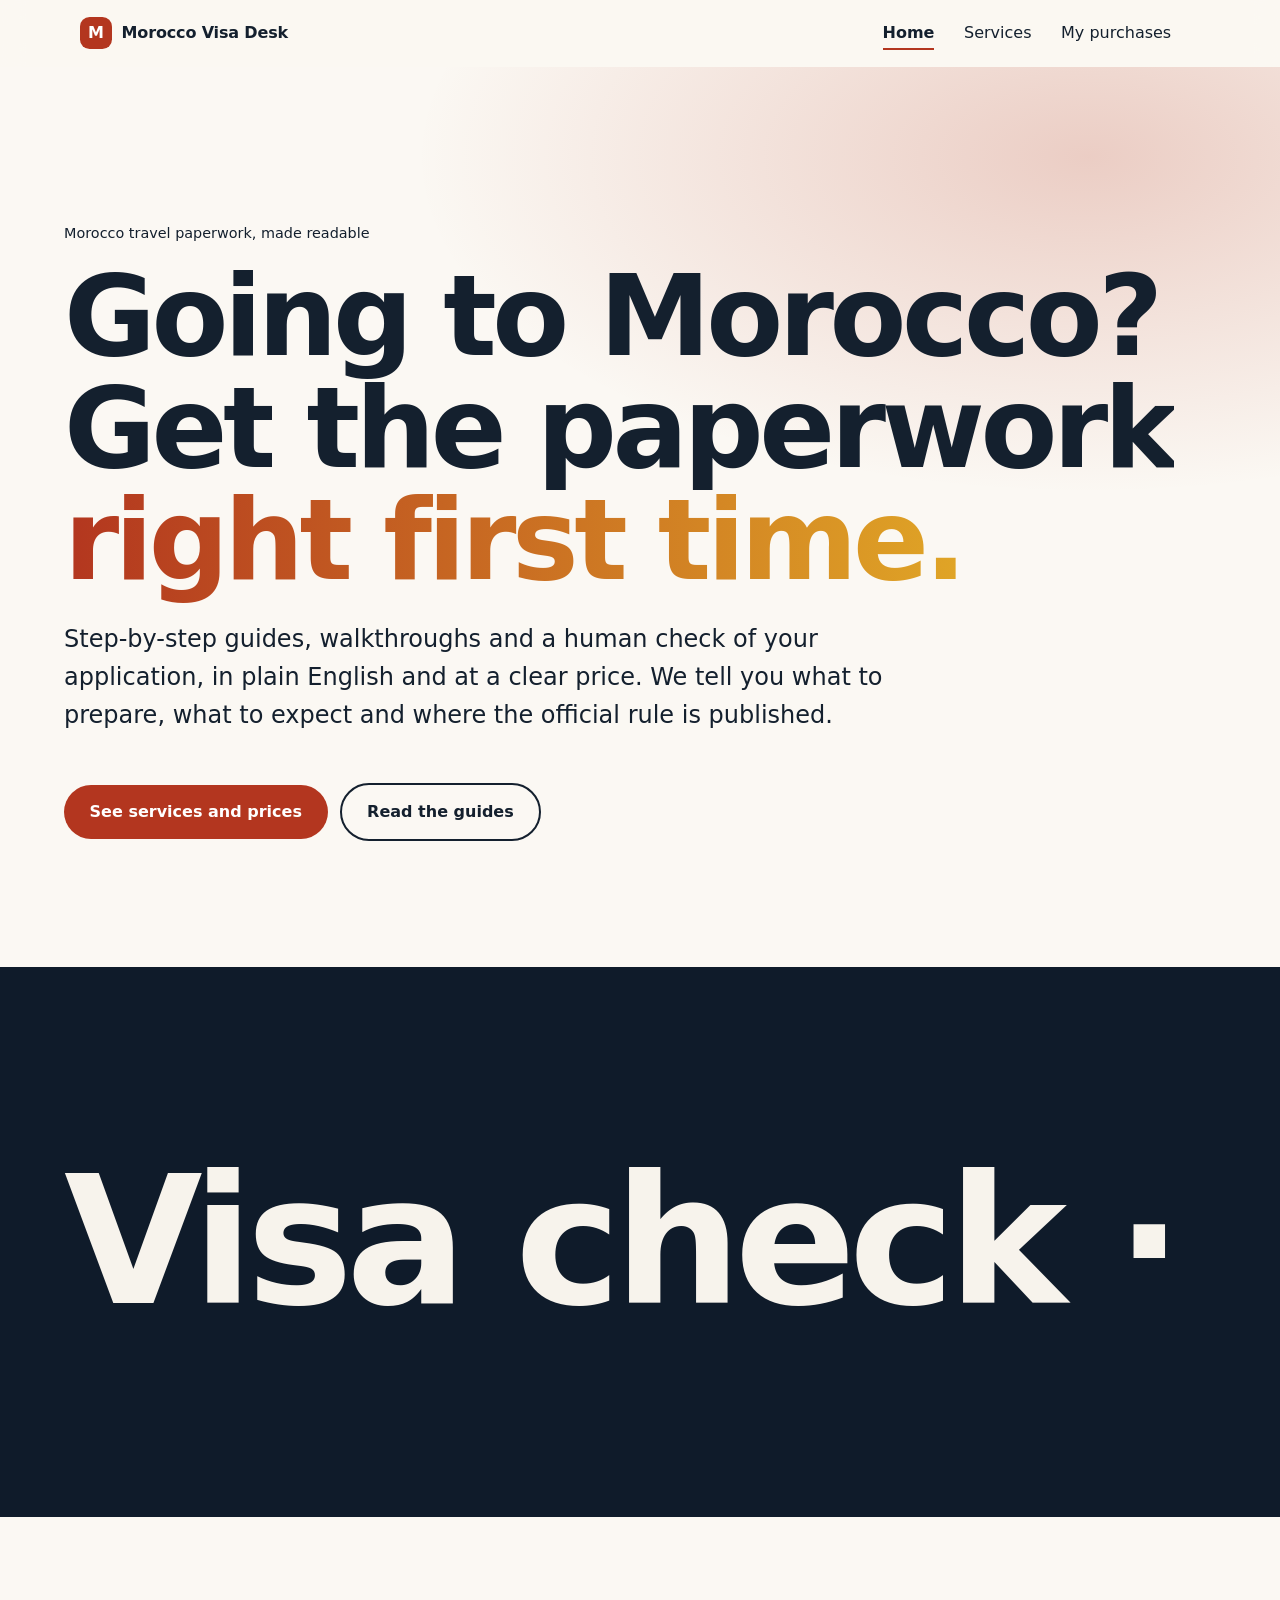
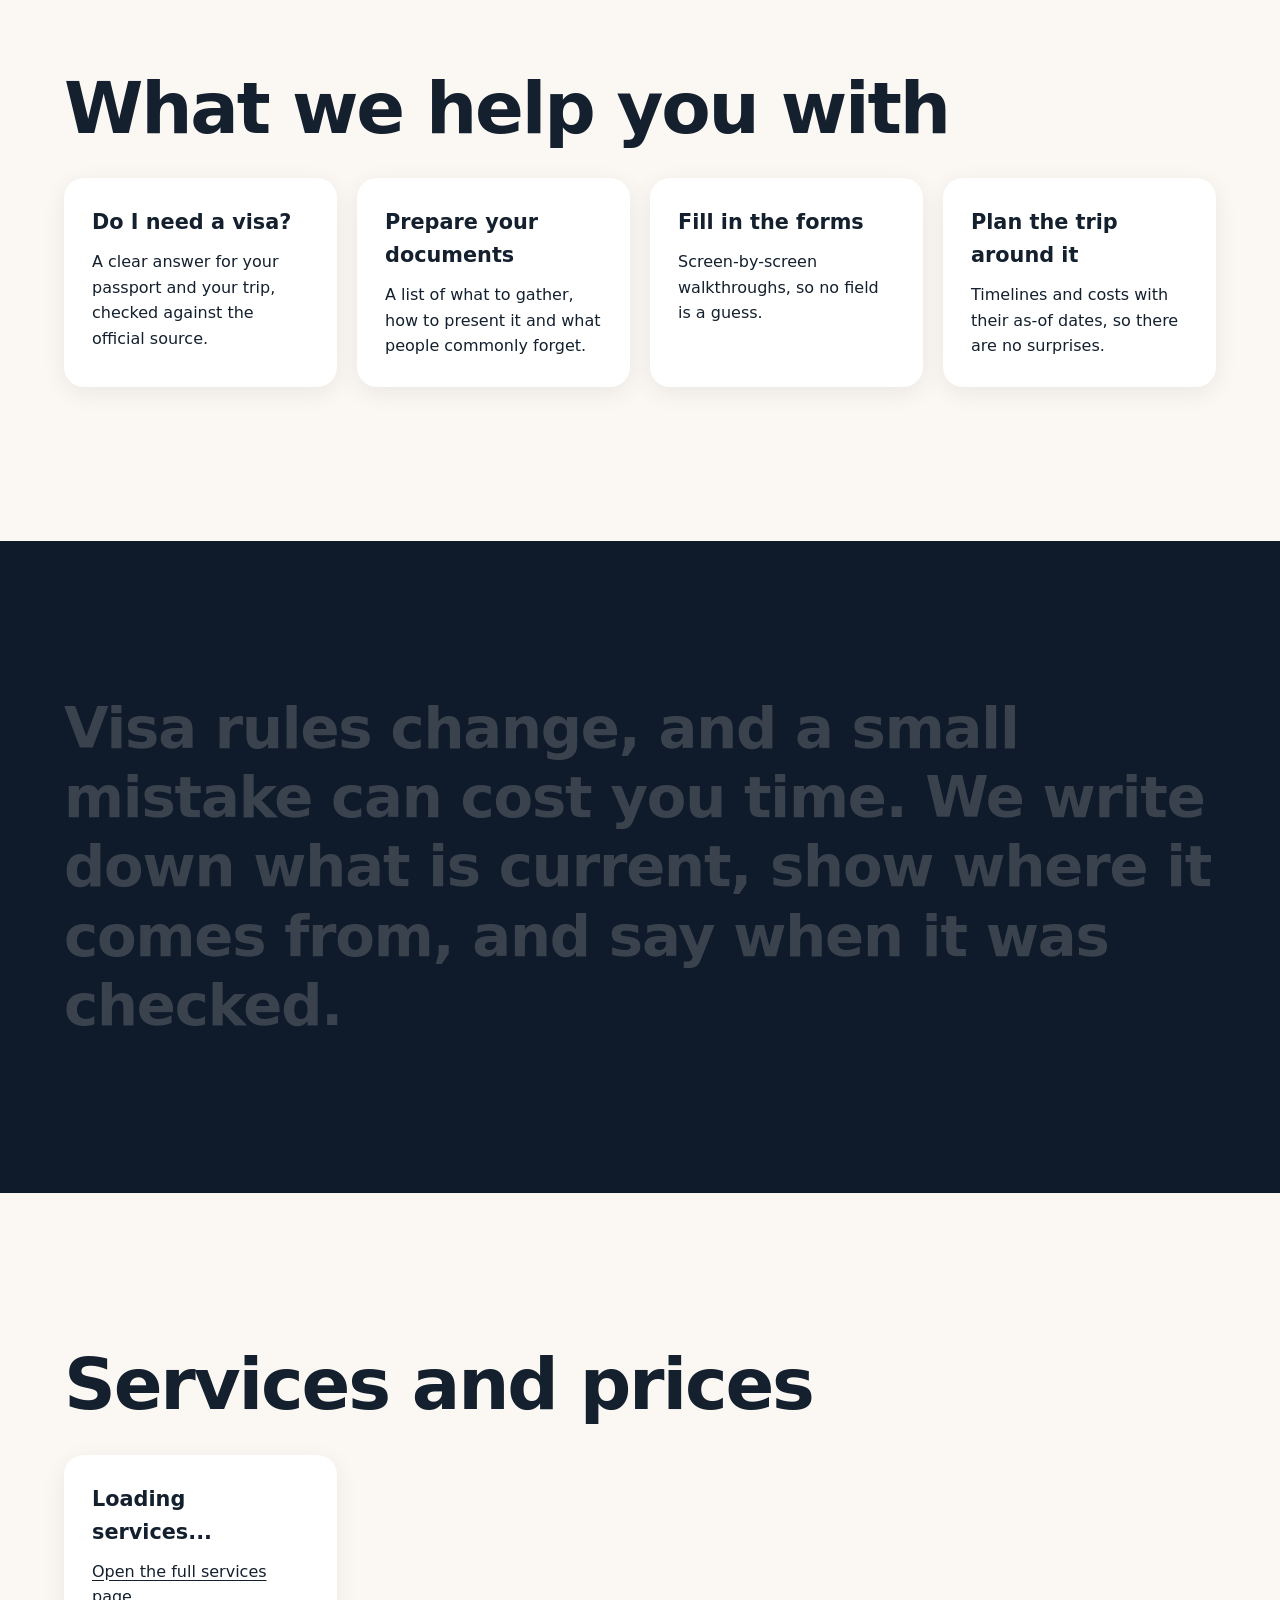
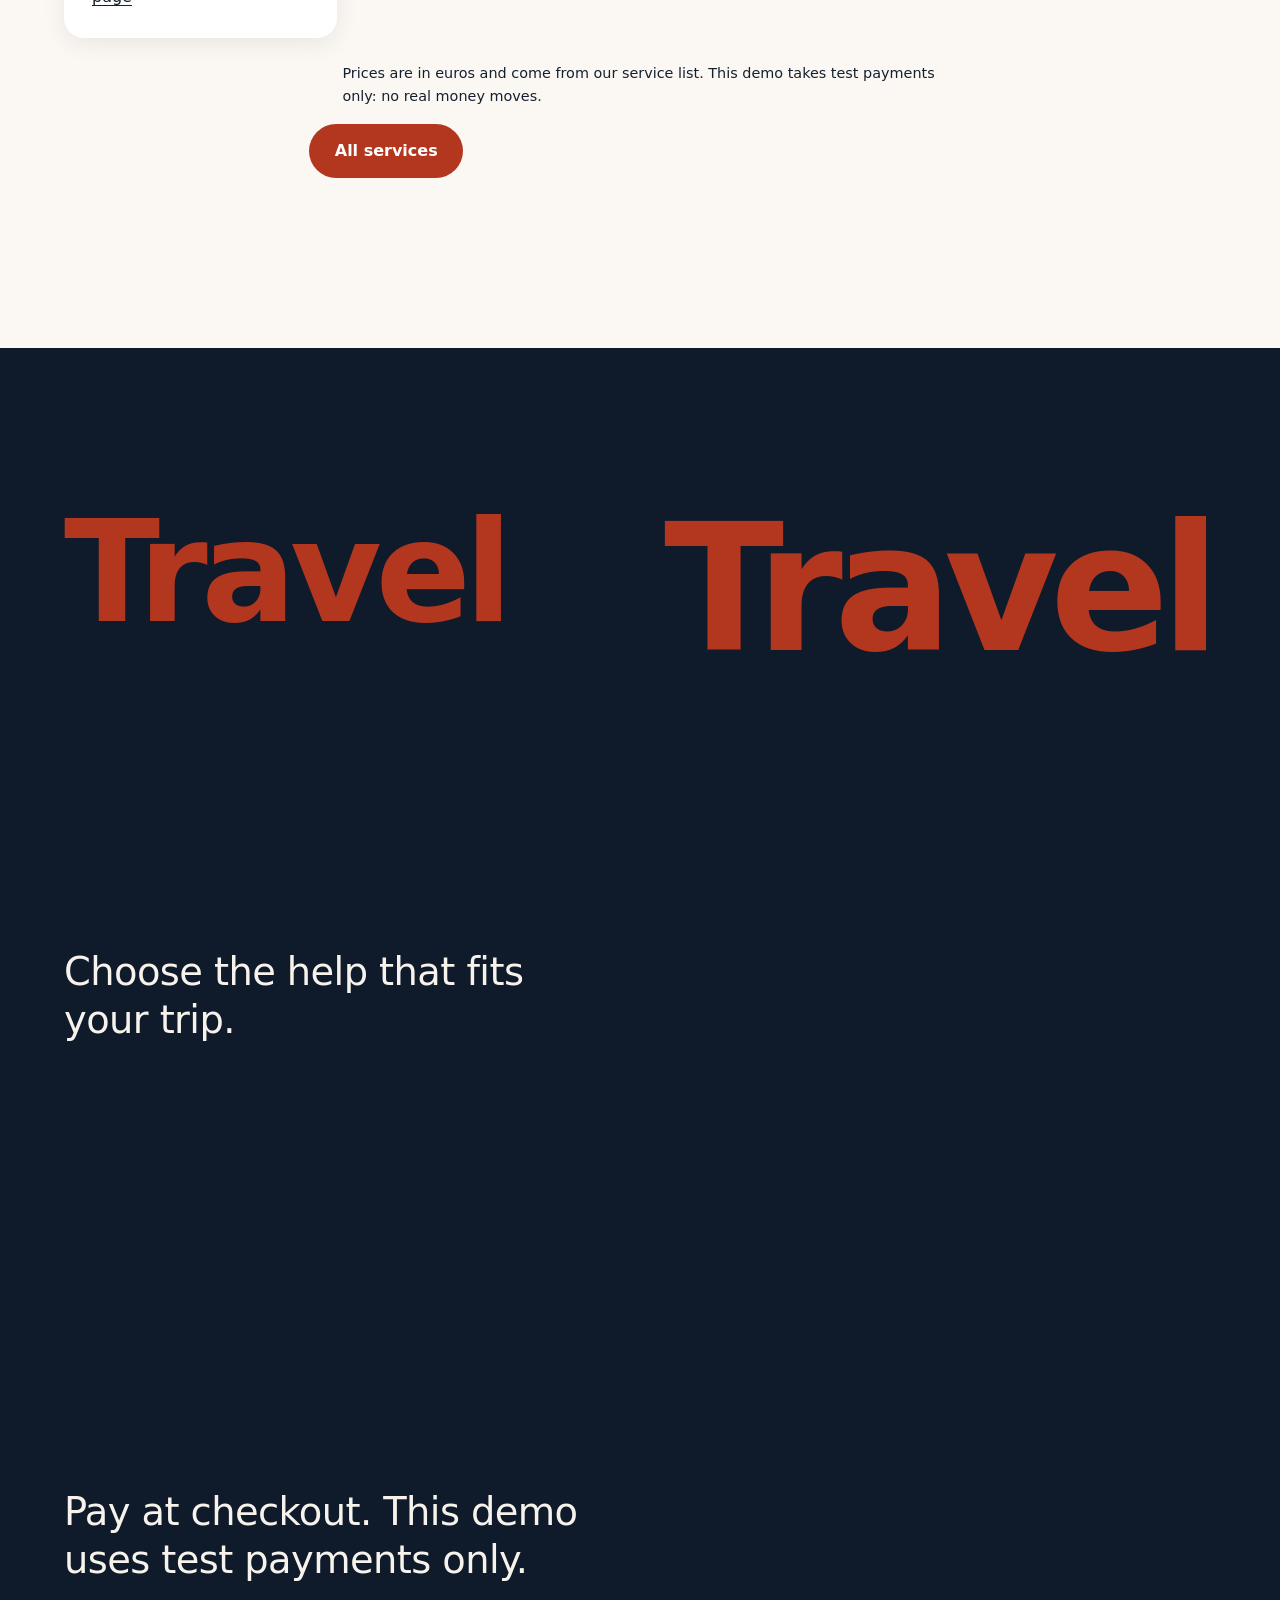
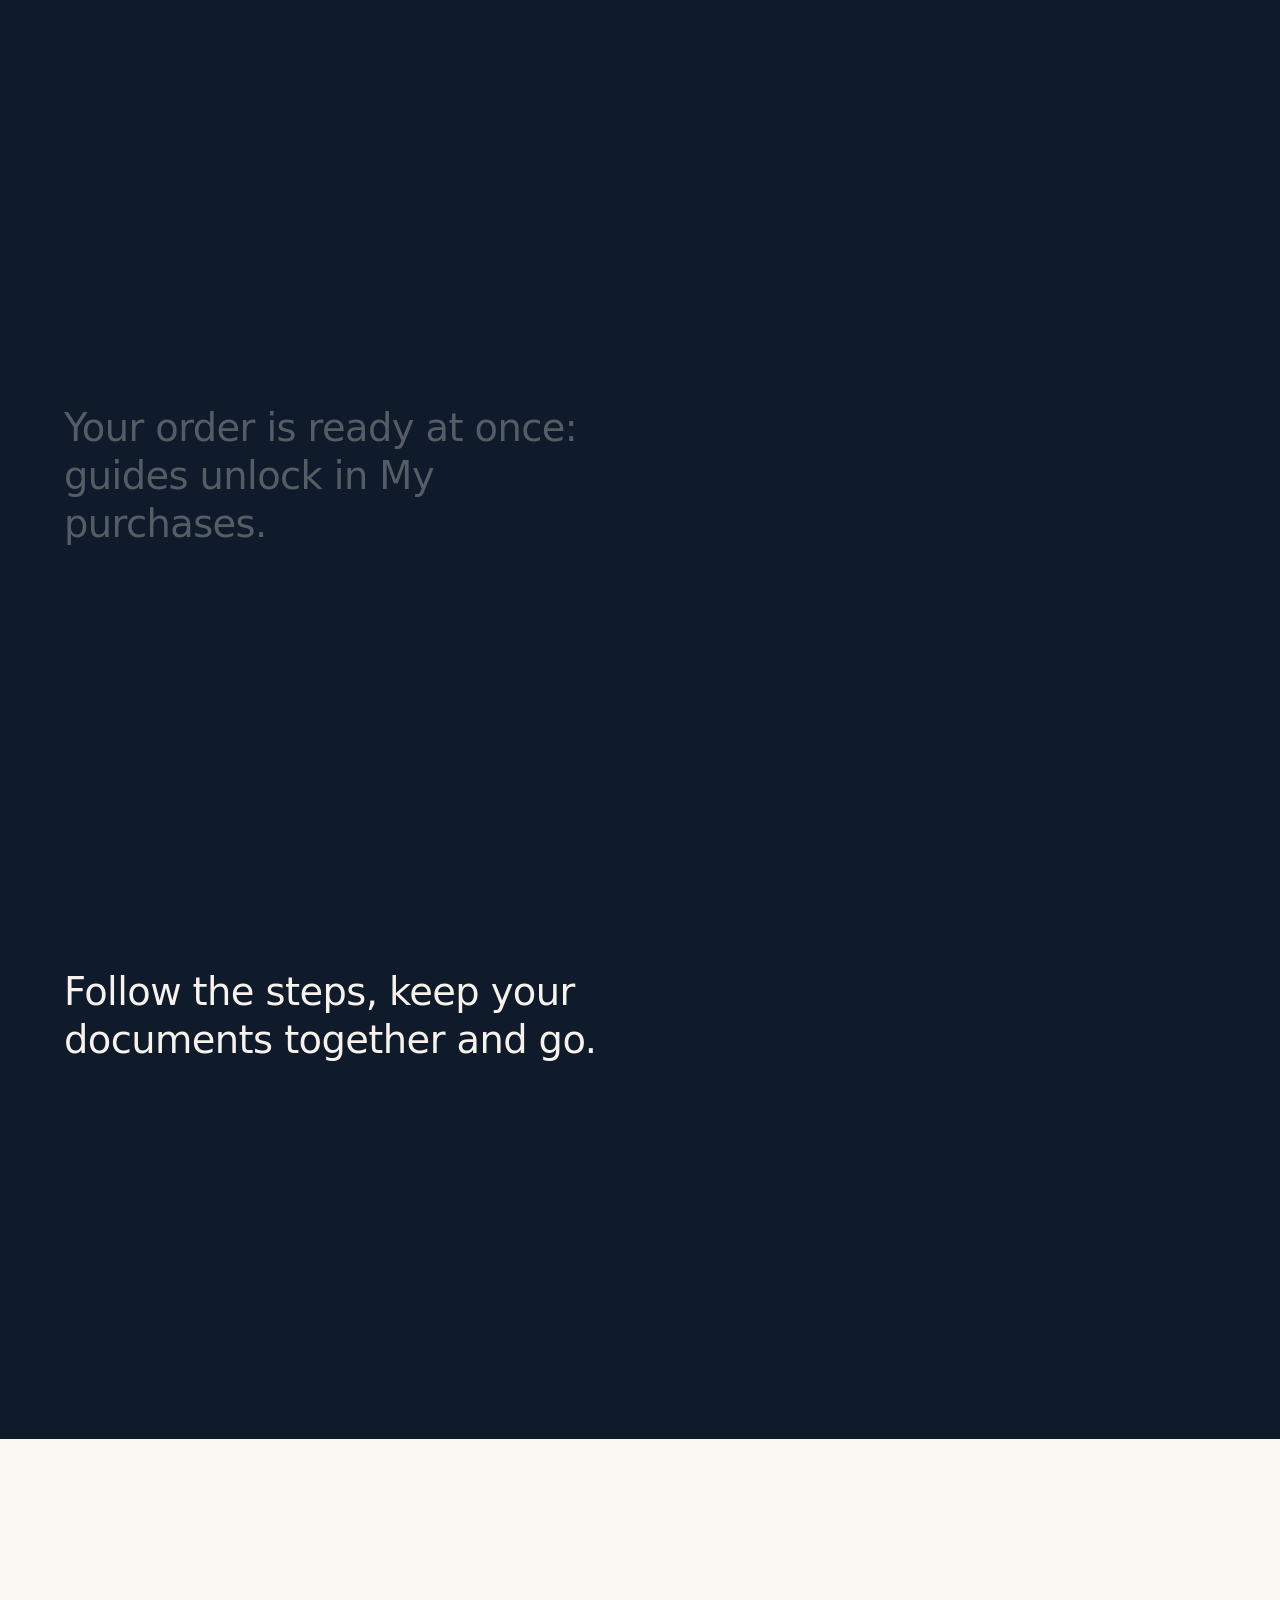
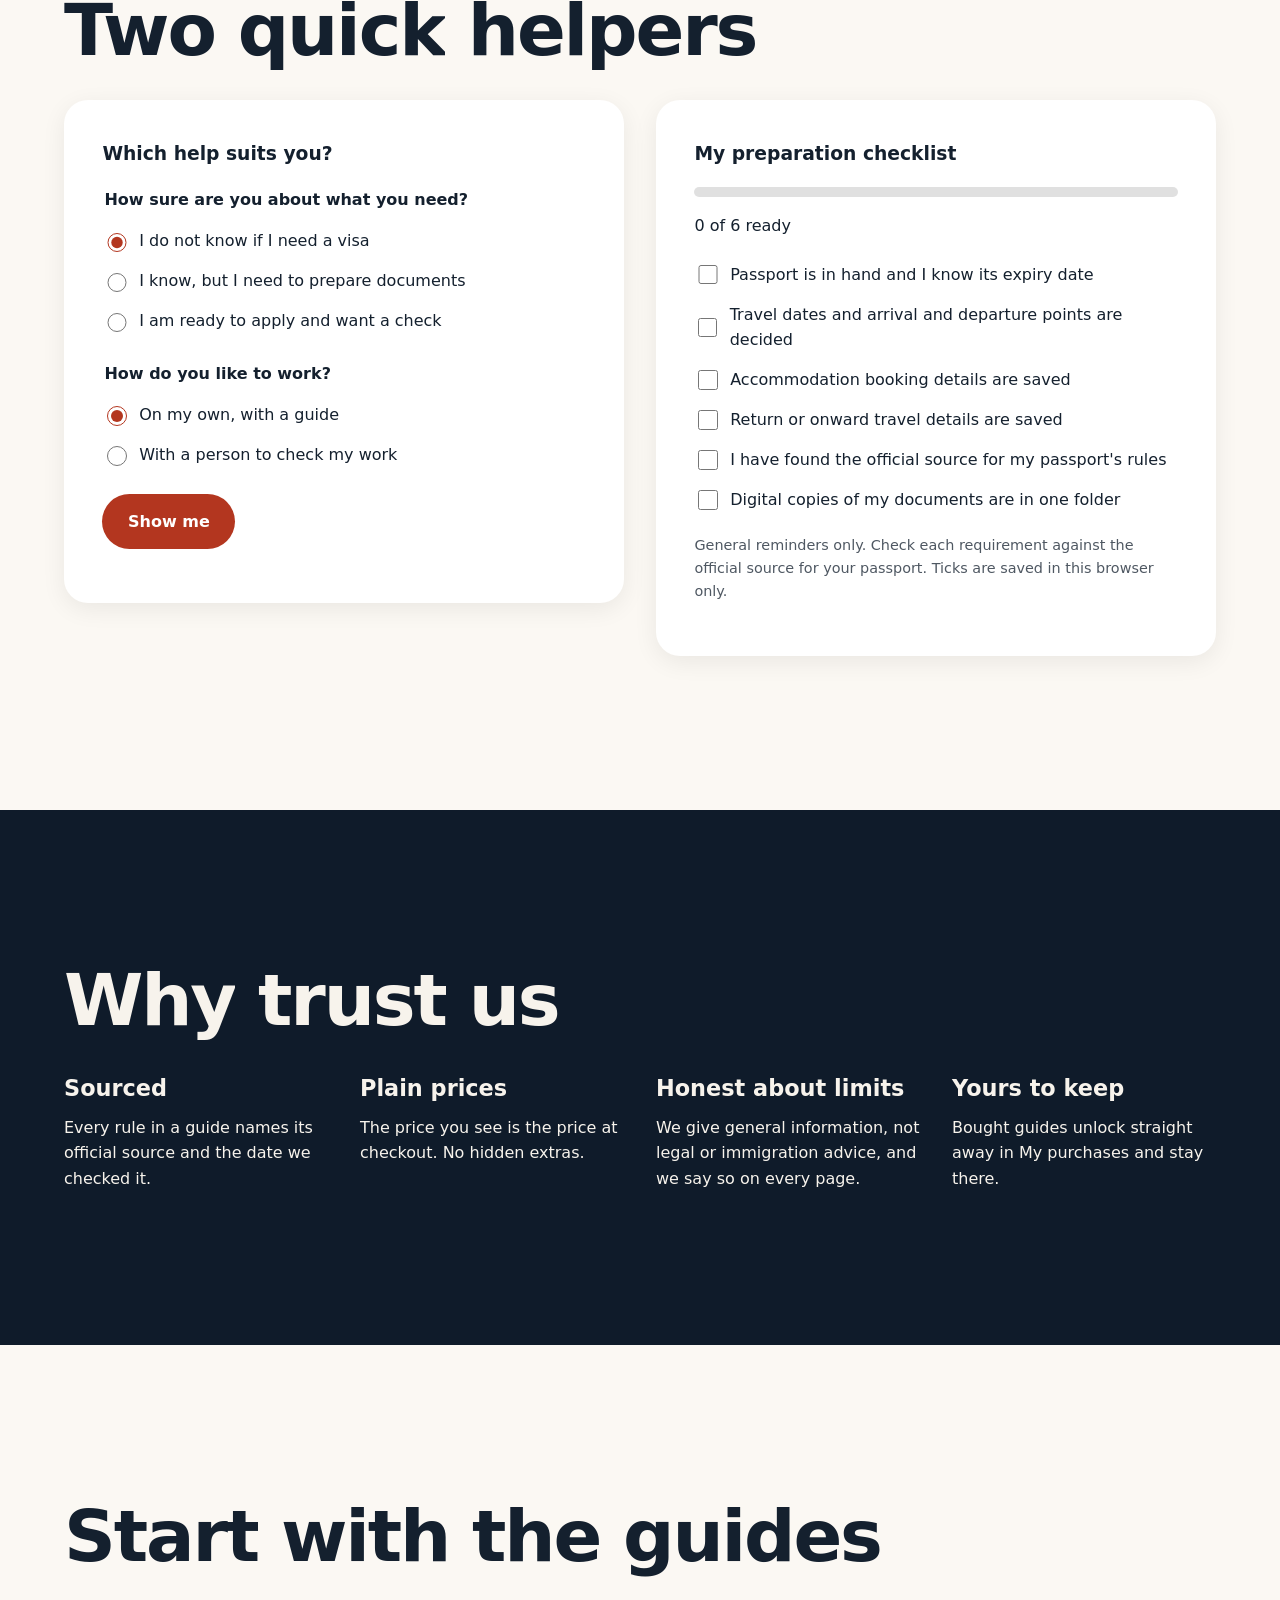
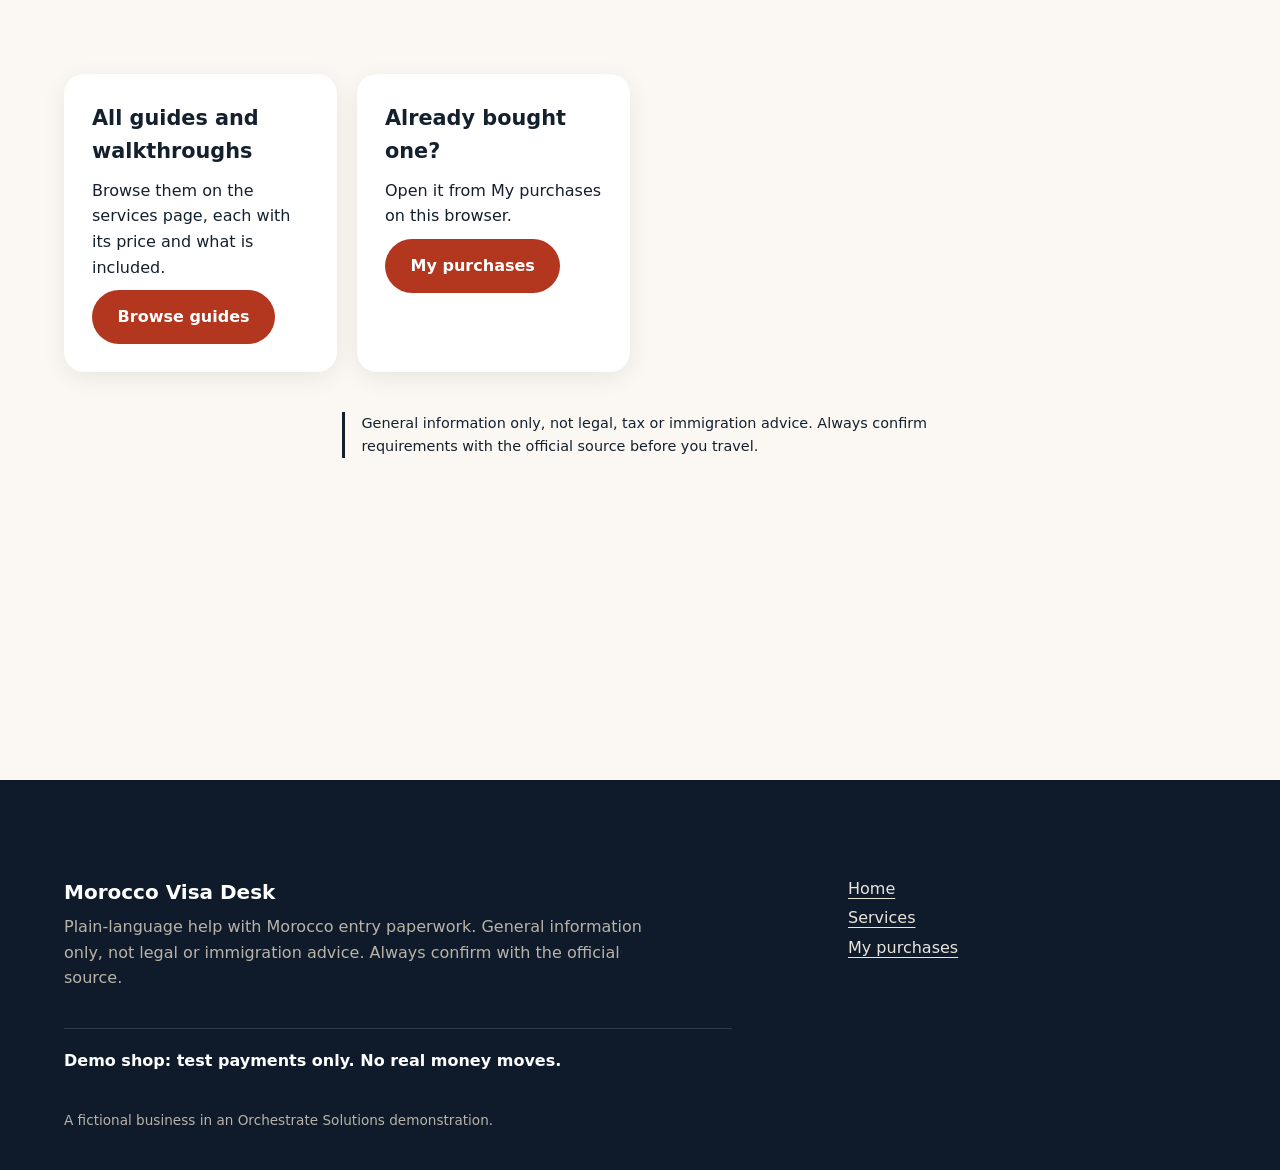
==== index.html @ 49bc2ff9 "Home page: hero, services from catalog, steps, helpers, trust, guides" ====
<!doctype html>
<html lang="en">
<head>
<meta charset="utf-8">
<meta name="viewport" content="width=device-width, initial-scale=1">
<title>Morocco Visa Help: clear steps, honest prices</title>
<meta name="description" content="Plain-English help with the paperwork for travelling to Morocco: guides, walkthroughs and a human check of your application. Test payments only in this demo.">
<link rel="stylesheet" href="css/tokens.css">
<link rel="stylesheet" href="css/layout.css">
<link rel="stylesheet" href="css/site.css">
<link rel="stylesheet" href="css/shop/core.css">
<style>
.hero{min-height:100svh;display:flex;flex-direction:column;justify-content:center;padding-inline:max(1rem,5vw);padding-block:6rem 4rem;background:radial-gradient(60rem 30rem at 85% 10%,color-mix(in srgb,var(--accent) 22%,transparent),transparent 70%),var(--bg,#fff)}
.hero h1{font-size:clamp(3rem,9vw,7rem);line-height:1;letter-spacing:-.04em;margin:0 0 1.5rem;max-width:16ch}
.hero p.lead{font-size:clamp(1.1rem,2vw,1.5rem);max-width:55ch;margin:0 0 2rem;opacity:.85}
.kinetic{background:linear-gradient(90deg,var(--accent),#e0a526,var(--accent));background-size:200% 100%;-webkit-background-clip:text;background-clip:text;color:transparent;animation:sweep 6s linear infinite}
@keyframes sweep{to{background-position:-200% 0}}
.btn{display:inline-block;padding:.9rem 1.6rem;border-radius:999px;background:var(--accent);color:#fff;font-weight:600;text-decoration:none;transition:transform .3s cubic-bezier(.2,.7,.2,1),box-shadow .3s;border:0;cursor:pointer;font-size:1rem}
.btn:hover{transform:translateY(-3px);box-shadow:0 10px 24px rgba(0,0,0,.2)}
.btn--ghost{background:transparent;color:inherit;border:2px solid currentColor;margin-left:.75rem}
h2.big{font-size:clamp(2.2rem,6vw,4.5rem);line-height:1.05;letter-spacing:-.03em;margin:0 0 2rem;max-width:18ch}
.marquee{overflow:hidden;white-space:nowrap}
.marquee span{display:inline-block;font-size:clamp(4rem,14vw,12rem);font-weight:800;letter-spacing:-.04em;animation:slide 40s linear infinite;padding-right:2rem}
@keyframes slide{to{transform:translateX(-50%)}}
.statement{font-size:clamp(1.8rem,4.5vw,3.6rem);line-height:1.2;letter-spacing:-.02em;max-width:26ch;margin:0}
.cards{display:grid;grid-template-columns:repeat(auto-fill,minmax(min(100%,17rem),1fr));gap:1.25rem;margin:0;padding:0;list-style:none}
.card{border-radius:1.25rem;padding:1.75rem;background:var(--surface,#f6f4f1);color:var(--text);box-shadow:0 6px 24px rgba(0,0,0,.07);display:flex;flex-direction:column;gap:.6rem;transition:transform .3s cubic-bezier(.2,.7,.2,1)}
.card:hover{transform:translateY(-4px)}
.card h3{margin:0;font-size:1.3rem}.card p{margin:0}
.price{font-size:1.8rem;font-weight:700;letter-spacing:-.02em;margin-top:auto}
.steps{display:grid;grid-template-columns:1fr 1fr;gap:3rem;align-items:start}
.steps .word{position:sticky;top:20vh;font-size:clamp(4rem,14vw,11rem);font-weight:800;letter-spacing:-.05em;line-height:1;color:var(--accent)}
.steps .step{min-height:60vh;display:flex;align-items:center;font-size:clamp(1.5rem,3vw,2.5rem);line-height:1.25;max-width:22ch}
.nums{display:grid;grid-template-columns:repeat(auto-fit,minmax(10rem,1fr));gap:2rem}
.nums b{display:block;font-size:clamp(3rem,8vw,6rem);letter-spacing:-.04em;line-height:1}
.tool{background:var(--surface,#f6f4f1);color:var(--text);border-radius:1.5rem;padding:clamp(1.25rem,3vw,2.5rem);box-shadow:0 6px 24px rgba(0,0,0,.07);max-width:44rem}
.tool fieldset{border:0;padding:0;margin:0 0 1.25rem}.tool legend{font-weight:700;margin-bottom:.5rem}
.tool label{display:flex;gap:.6rem;align-items:center;padding:.45rem 0;cursor:pointer}
.tool input[type=checkbox],.tool input[type=radio]{width:1.2rem;height:1.2rem;accent-color:var(--accent)}
.bar{height:.6rem;border-radius:999px;background:rgba(0,0,0,.12);overflow:hidden;margin:1rem 0}.bar i{display:block;height:100%;width:0;background:var(--accent);transition:width .5s cubic-bezier(.2,.7,.2,1)}
.result{margin-top:1rem;font-weight:600}
.band--dark .tool{background:#1c1c1c;color:#fff}
.two{display:grid;grid-template-columns:repeat(auto-fit,minmax(min(100%,20rem),1fr));gap:2rem;align-items:start}
.note{font-size:.9rem;opacity:.75;max-width:65ch}
.trust{display:grid;grid-template-columns:repeat(auto-fit,minmax(min(100%,16rem),1fr));gap:2rem}
.trust h3{font-size:1.4rem;margin:0 0 .5rem}.trust p{margin:0;max-width:40ch}
@media(max-width:700px){.steps{grid-template-columns:1fr}.steps .word{position:static}.steps .step{min-height:auto;padding-block:1.5rem}.btn--ghost{margin:.75rem 0 0}}
@media(prefers-reduced-motion:reduce){.kinetic,.marquee span{animation:none}}
</style>
<script src="js/shop/core.js" defer></script>
<script src="js/nav.js" defer></script>
<script src="js/motion.js" defer></script>
<script src="js/app.js" defer></script>
</head>
<body>
<main id="main">

<section class="hero" id="top">
  <p class="note" data-reveal>Morocco travel paperwork, made readable</p>
  <h1 data-words>Going to Morocco? Get the paperwork <span class="kinetic">right first time.</span></h1>
  <p class="lead" data-reveal>Step-by-step guides, walkthroughs and a human check of your application, in plain English and at a clear price. We tell you what to prepare, what to expect and where the official rule is published.</p>
  <p data-reveal><a class="btn" href="pages/services.html">See services and prices</a><a class="btn btn--ghost" href="#guides">Read the guides</a></p>
</section>

<section class="band band--dark" aria-label="What we help with">
  <div class="marquee" data-marquee aria-hidden="true"><span>Visa check · Documents · Walkthroughs · Travel plan · Visa check · Documents · Walkthroughs · Travel plan · </span></div>
</section>

<section class="band" id="help">
  <h2 class="big" data-words>What we help you with</h2>
  <ul class="cards">
    <li class="card" data-reveal><h3>Do I need a visa?</h3><p>A clear answer for your passport and your trip, checked against the official source.</p></li>
    <li class="card" data-reveal><h3>Prepare your documents</h3><p>A list of what to gather, how to present it and what people commonly forget.</p></li>
    <li class="card" data-reveal><h3>Fill in the forms</h3><p>Screen-by-screen walkthroughs, so no field is a guess.</p></li>
    <li class="card" data-reveal><h3>Plan the trip around it</h3><p>Timelines and costs with their as-of dates, so there are no surprises.</p></li>
  </ul>
</section>

<section class="band band--dark">
  <p class="statement" data-fill>Visa rules change, and a small mistake can cost you time. We write down what is current, show where it comes from, and say when it was checked.</p>
</section>

<section class="band" id="services" aria-labelledby="svc-h">
  <h2 class="big" id="svc-h" data-words>Services and prices</h2>
  <ul class="cards" id="service-cards" aria-live="polite">
    <li class="card"><h3>Loading services...</h3><p><a href="pages/services.html">Open the full services page</a></p></li>
  </ul>
  <p class="note" style="margin-top:1.5rem" data-reveal>Prices are in euros and come from our service list. This demo takes test payments only: no real money moves.</p>
  <p data-reveal><a class="btn" href="pages/services.html">All services</a></p>
</section>

<section class="band band--dark" id="how">
  <div class="steps" data-sticky-steps>
    <div class="word" aria-hidden="true" id="step-word">Choose</div>
    <div>
      <div class="step" data-step="Choose">Choose the help that fits your trip.</div>
      <div class="step" data-step="Pay">Pay at checkout. This demo uses test payments only.</div>
      <div class="step" data-step="Receive">Your order is ready at once: guides unlock in My purchases.</div>
      <div class="step" data-step="Travel">Follow the steps, keep your documents together and go.</div>
    </div>
  </div>
</section>

<section class="band" id="tools">
  <h2 class="big" data-words>Two quick helpers</h2>
  <div class="two">
    <form class="tool" id="finder" data-reveal aria-labelledby="f-h">
      <h3 id="f-h" style="margin-top:0">Which help suits you?</h3>
      <fieldset><legend>How sure are you about what you need?</legend>
        <label><input type="radio" name="need" value="unsure" checked> I do not know if I need a visa</label>
        <label><input type="radio" name="need" value="docs"> I know, but I need to prepare documents</label>
        <label><input type="radio" name="need" value="forms"> I am ready to apply and want a check</label>
      </fieldset>
      <fieldset><legend>How do you like to work?</legend>
        <label><input type="radio" name="style" value="self" checked> On my own, with a guide</label>
        <label><input type="radio" name="style" value="help"> With a person to check my work</label>
      </fieldset>
      <button class="btn" type="submit">Show me</button>
      <p class="result" id="finder-out" role="status"></p>
    </form>
    <div class="tool" id="checklist" data-reveal>
      <h3 style="margin-top:0">My preparation checklist</h3>
      <div class="bar" aria-hidden="true"><i id="cl-bar"></i></div>
      <p id="cl-text" role="status" style="margin:0 0 1rem"></p>
      <div id="cl-items"></div>
      <p class="note">General reminders only. Check each requirement against the official source for your passport. Ticks are saved in this browser only.</p>
    </div>
  </div>
</section>

<section class="band band--dark" id="trust">
  <h2 class="big" data-words>Why trust us</h2>
  <div class="trust">
    <div data-reveal><h3>Sourced</h3><p>Every rule in a guide names its official source and the date we checked it.</p></div>
    <div data-reveal><h3>Plain prices</h3><p>The price you see is the price at checkout. No hidden extras.</p></div>
    <div data-reveal><h3>Honest about limits</h3><p>We give general information, not legal or immigration advice, and we say so on every page.</p></div>
    <div data-reveal><h3>Yours to keep</h3><p>Bought guides unlock straight away in My purchases and stay there.</p></div>
  </div>
</section>

<section class="band" id="guides">
  <h2 class="big" data-words>Start with the guides</h2>
  <p class="prose" data-reveal>Our guides walk you through the process in order: what to prepare, what it costs, how long it takes and where the official rule is published.</p>
  <ul class="cards" id="guide-cards">
    <li class="card" data-reveal><h3>All guides and walkthroughs</h3><p>Browse them on the services page, each with its price and what is included.</p><p><a class="btn" href="pages/services.html#guides">Browse guides</a></p></li>
    <li class="card" data-reveal><h3>Already bought one?</h3><p>Open it from My purchases on this browser.</p><p><a class="btn" href="pages/account.html">My purchases</a></p></li>
  </ul>
  <p class="guide-note" style="margin-top:2.5rem" data-reveal>General information only, not legal, tax or immigration advice. Always confirm requirements with the official source before you travel.</p>
</section>

</main>
</body>
</html>
---- css/tokens.css ----
/* tokens.css — Designer. The look for the Morocco visa agency: trustworthy and clear.
   Palette: deep ink-navy neutrals on warm paper, ONE accent: Moroccan terracotta (#b3361f, 6.4:1 on white).
   Type: system fonts only; a bold display scale with clamp() and tight tracking on large type.
   Motion: one easing, 400-900 ms, 60 ms stagger. Animate only transform, opacity, filter. */
:root {
  /* palette */
  --bg: #fbf8f3;
  --surface: #ffffff;
  --surface-2: #f2ede4;
  --text: #14202e;            /* 15:1 on --bg */
  --text-muted: #4d5a69;      /* 6.6:1 on --bg */
  --line: #e1d9cb;
  --dark: #0f1b2a;            /* deep navy band */
  --dark-2: #19293c;
  --on-dark: #f7f3ec;         /* 14:1 on --dark */
  --on-dark-muted: #aab6c4;   /* 7.6:1 on --dark */
  --accent: #b3361f;
  --accent-strong: #8f2916;
  --accent-soft: #f6e3dd;
  --accent-on-dark: #ff9a82;  /* 7:1 on --dark */
  --on-accent: #ffffff;
  --success: #1c6b4a;
  --danger: #b00020;
  --focus: #1a56db;

  /* type */
  --font-sans: system-ui, -apple-system, "Segoe UI", Roboto, "Helvetica Neue", Arial, sans-serif;
  --font-display: ui-serif, "Iowan Old Style", "Palatino Linotype", Georgia, serif;
  --font-mono: ui-monospace, SFMono-Regular, Menlo, Consolas, monospace;
  --fs-xs: .8125rem;
  --fs-sm: .9375rem;
  --fs-base: 1.0625rem;
  --fs-lg: clamp(1.2rem, 1rem + .8vw, 1.5rem);
  --fs-step: clamp(1.5rem, 1.1rem + 1.6vw, 2.5rem);   /* scrollytelling step text */
  --fs-h2: clamp(2rem, 1.2rem + 3.6vw, 4.25rem);
  --fs-h1: clamp(2.75rem, 1.4rem + 6vw, 7rem);
  --fs-giant: clamp(5rem, 2rem + 16vw, 16rem);        /* marquee / changing word */
  --lh-tight: 1.02;
  --lh-snug: 1.2;
  --lh-body: 1.6;
  --track-display: -.035em;
  --track-h2: -.025em;
  --measure: 65ch;

  /* spacing, radius, shadow */
  --space-1: .25rem; --space-2: .5rem; --space-3: .75rem; --space-4: 1rem;
  --space-5: 1.5rem; --space-6: 2rem; --space-7: 3rem; --space-8: 4.5rem;
  --section: clamp(5rem, 12vw, 10rem);
  --gutter: clamp(1.25rem, 5vw, 4rem);
  --radius-sm: .5rem; --radius: 1rem; --radius-lg: 1.75rem; --radius-pill: 999px;
  --shadow-sm: 0 1px 2px rgba(15, 27, 42, .06), 0 2px 8px rgba(15, 27, 42, .05);
  --shadow: 0 6px 24px rgba(15, 27, 42, .08), 0 2px 6px rgba(15, 27, 42, .05);
  --shadow-lg: 0 24px 60px rgba(15, 27, 42, .16);
  --glow: radial-gradient(60% 60% at 50% 40%, rgba(179, 54, 31, .22), transparent 70%);
  --gradient-text: linear-gradient(100deg, #b3361f 0%, #d9722f 45%, #b3361f 100%);
  --gradient-text-dark: linear-gradient(100deg, #ff9a82 0%, #ffd2a0 50%, #ff9a82 100%);

  /* motion */
  --ease: cubic-bezier(.2, .7, .2, 1);
  --dur-fast: 400ms;
  --dur: 650ms;
  --dur-slow: 900ms;
  --stagger: 60ms;
  --rise: 1.25rem;            /* reveal travel distance */
  --blur-in: 6px;             /* reveal start blur */
}

@media (prefers-reduced-motion: reduce) {
  :root { --dur-fast: 0ms; --dur: 0ms; --dur-slow: 0ms; --stagger: 0ms; --rise: 0; --blur-in: 0; }
}

/* CSS-only accents */
.text-gradient {
  background: var(--gradient-text);
  background-size: 200% 100%;
  -webkit-background-clip: text; background-clip: text;
  color: transparent; -webkit-text-fill-color: transparent;
}
.band--dark .text-gradient { background-image: var(--gradient-text-dark); }
.glow { background-image: var(--glow); }
---- css/layout.css ----
/* Layout, shell and motion (UI/UX). Colours and type come from tokens.css; fallbacks keep it working alone. */
@view-transition { navigation: auto; }
:root{--lx-bg:var(--bg,#fbfaf7);--lx-fg:var(--fg,var(--ink,#16130f));--lx-accent:var(--accent,#b3402a);--lx-muted:var(--muted,#5f5a52);--lx-line:var(--line,rgba(0,0,0,.1));--lx-dark:var(--dark,#14110d);--lx-ease:cubic-bezier(.2,.7,.2,1);--lx-space:clamp(5rem,12vw,10rem);--lx-gut:clamp(1.25rem,5vw,4rem);--lx-max:78rem}
*,*::before,*::after{box-sizing:border-box}
html{scroll-behavior:smooth;scroll-padding-top:5rem;-webkit-text-size-adjust:100%}
body{margin:0;background:var(--lx-bg);color:var(--lx-fg);font-family:var(--font-body,system-ui,-apple-system,"Segoe UI",Roboto,sans-serif);line-height:1.6;overflow-x:hidden}
img,svg{max-width:100%;height:auto}
main{display:block;outline:none}
:focus-visible{outline:3px solid var(--lx-accent);outline-offset:3px;border-radius:4px}
.visually-hidden{position:absolute!important;width:1px;height:1px;overflow:hidden;clip:rect(0 0 0 0);white-space:nowrap}
.skip-link{position:fixed;left:1rem;top:-4rem;z-index:200;background:var(--lx-fg);color:var(--lx-bg);padding:.7rem 1rem;border-radius:.5rem;text-decoration:none;transition:top .2s}
.skip-link:focus{top:1rem}
.read-progress{position:fixed;inset:0 0 auto 0;height:3px;z-index:150;pointer-events:none}
.read-progress span{display:block;height:100%;background:var(--lx-accent);transform:scaleX(0);transform-origin:0 50%}
/* header */
.site-header{position:sticky;top:0;z-index:100;background:color-mix(in srgb,var(--lx-bg) 86%,transparent);backdrop-filter:saturate(1.4) blur(12px);border-bottom:1px solid transparent;transition:border-color .3s}
.site-header.is-scrolled{border-bottom-color:var(--lx-line)}
.site-header__inner{max-width:var(--lx-max);margin:0 auto;padding:.7rem var(--lx-gut);display:flex;align-items:center;gap:1rem}
.site-brand{display:flex;align-items:center;gap:.6rem;text-decoration:none;color:inherit;font-weight:700;letter-spacing:-.01em;margin-right:auto}
.site-brand__mark{display:grid;place-items:center;width:2rem;height:2rem;border-radius:.6rem;background:var(--lx-accent);color:#fff;font-weight:800}
.site-nav ul,.site-footer ul{list-style:none;margin:0;padding:0;display:flex;gap:.25rem}
.site-nav a{display:block;padding:.55rem .8rem;border-radius:.6rem;color:inherit;text-decoration:none;position:relative}
.site-nav a::after{content:"";position:absolute;left:.8rem;right:.8rem;bottom:.3rem;height:2px;background:var(--lx-accent);transform:scaleX(0);transform-origin:0 50%;transition:transform .4s var(--lx-ease)}
.site-nav a:hover::after,.site-nav a[aria-current="page"]::after{transform:scaleX(1)}
.site-nav a[aria-current="page"]{font-weight:600}
.site-header__actions{display:flex;align-items:center;gap:.5rem}
.nav-toggle{display:none;width:2.75rem;height:2.75rem;border:1px solid var(--lx-line);border-radius:.7rem;background:transparent;color:inherit;cursor:pointer;place-items:center}
.nav-toggle__bars,.nav-toggle__bars::before{display:block;width:1.2rem;height:2px;background:currentColor;position:relative;transition:transform .3s var(--lx-ease)}
.nav-toggle__bars::before{content:"";position:absolute;top:-6px;left:0}
.is-open .nav-toggle__bars{transform:translateY(0) rotate(45deg)}.is-open .nav-toggle__bars::before{transform:translateY(6px) rotate(-90deg)}
@media (max-width:48rem){
  .nav-toggle{display:grid}
  .site-header__inner{flex-wrap:wrap}
  .site-brand{order:1}.site-header__actions{order:2}.nav-toggle{order:3}
  .site-nav{order:4;flex-basis:100%;display:none}
  .is-open .site-nav{display:block}
  .site-nav ul{flex-direction:column;padding-bottom:.6rem}
  .site-nav a{padding:.85rem .5rem;font-size:1.1rem}
}
/* footer */
.site-footer{background:var(--lx-dark);color:#e9e5dd;padding:clamp(3rem,8vw,6rem) var(--lx-gut) 2rem;margin-top:var(--lx-space)}
.site-footer__inner{max-width:var(--lx-max);margin:0 auto;display:grid;gap:1.5rem 3rem;grid-template-columns:2fr 1fr}
.site-footer p{margin:.4rem 0;max-width:60ch;color:#b9b3a8}
.site-footer strong{font-size:1.25rem;color:#fff}
.site-footer ul{flex-direction:column}
.site-footer a{color:#e9e5dd;text-underline-offset:.25em}
.site-footer__test{grid-column:1/-1;color:#fff!important;font-weight:600;border-top:1px solid rgba(255,255,255,.14);padding-top:1.2rem}
.site-footer__small{grid-column:1/-1;font-size:.85rem}
@media (max-width:48rem){.site-footer__inner{grid-template-columns:1fr}}
/* bands */
.band{padding:var(--lx-space) var(--lx-gut)}
.band>*{max-width:var(--lx-max);margin-inline:auto}
.band--dark{background:var(--lx-dark);color:#f3efe8}
.band h2,.hero h1{letter-spacing:-.035em;line-height:1.02;text-wrap:balance}
.band h2{font-size:clamp(2.2rem,6vw,4.5rem);margin:0 0 1.5rem}
.band p{max-width:65ch}
.hero{min-height:100svh;display:flex;flex-direction:column;justify-content:center;padding:6rem var(--lx-gut)}
.hero h1{font-size:clamp(3rem,9vw,7rem);margin:0 0 1.5rem;max-width:16ch}
a{text-underline-offset:.2em}
.btn,button.btn{transition:transform .3s var(--lx-ease),box-shadow .3s}
.btn:hover{transform:translateY(-2px)}
/* reveal */
.js [data-reveal]{opacity:0;transform:translateY(28px);transition:opacity .8s var(--lx-ease),transform .8s var(--lx-ease)}
.js [data-reveal].is-in{opacity:1;transform:none}
.js [data-reveal][data-delay="1"]{transition-delay:.1s}.js [data-reveal][data-delay="2"]{transition-delay:.2s}.js [data-reveal][data-delay="3"]{transition-delay:.3s}
/* words */
[data-words] .w{display:inline-block;overflow:hidden;vertical-align:top;padding-bottom:.12em;margin-bottom:-.12em}
[data-words] .w>span{display:inline-block;opacity:0;transform:translateY(70%);filter:blur(6px);transition:transform .8s var(--lx-ease),opacity .8s var(--lx-ease),filter .8s var(--lx-ease);transition-delay:calc(var(--i,0)*60ms)}
[data-words].is-in .w>span{opacity:1;transform:none;filter:none}
/* kinetic word and gradient sweep */
[data-rotate]{display:inline-block;color:var(--lx-accent);transition:opacity .38s,transform .38s var(--lx-ease)}
[data-rotate].is-out{opacity:0;transform:translateY(-.3em)}
.sweep{background:linear-gradient(100deg,var(--lx-fg) 20%,var(--lx-accent) 50%,var(--lx-fg) 80%);background-size:250% 100%;-webkit-background-clip:text;background-clip:text;color:transparent;animation:sweep 6s linear infinite}
@keyframes sweep{to{background-position:-250% 0}}
/* marquee */
[data-marquee]{overflow:hidden;white-space:nowrap;padding-block:clamp(1rem,3vw,2rem);max-width:none!important;font-size:clamp(4rem,14vw,12rem);font-weight:800;letter-spacing:-.04em;line-height:1}
.marquee__track{display:flex;width:max-content;animation:marquee 40s linear infinite}
.marquee__row{display:flex;gap:.5em;padding-right:.5em}.marquee__row>*{flex:none}
@keyframes marquee{to{transform:translateX(-50%)}}
/* fill statement */
[data-fill]{font-size:clamp(1.8rem,4.6vw,3.6rem);line-height:1.15;letter-spacing:-.025em;font-weight:600;max-width:24ch}
[data-fill] .fw{transition:opacity .2s linear}
/* sticky steps */
[data-sticky-steps]{position:relative;display:grid;grid-template-columns:1fr 1.1fr;gap:3rem;align-items:start}
.steps__word{position:sticky;top:22vh;font-size:clamp(3.5rem,11vw,9rem);font-weight:800;letter-spacing:-.045em;line-height:1;color:var(--lx-accent);min-height:1em;align-self:start}
.steps__word.swap{animation:wordIn .6s var(--lx-ease)}
@keyframes wordIn{from{opacity:0;transform:translateY(.25em);filter:blur(8px)}}
[data-step]{min-height:70vh;display:flex;align-items:center;font-size:clamp(1.5rem,3vw,2.5rem);line-height:1.25;letter-spacing:-.015em;opacity:.3;transition:opacity .5s}
[data-step].is-active{opacity:1}
@media (max-width:48rem){[data-sticky-steps]{grid-template-columns:1fr;gap:0}.steps__word{top:4.5rem;background:var(--lx-bg);z-index:2;padding:.5rem 0;font-size:clamp(3rem,16vw,5rem)}.band--dark .steps__word{background:var(--lx-dark)}[data-step]{min-height:55vh}}
[data-parallax]{will-change:transform}
/* no-JS and reduced motion: everything visible, nothing moves */
@media (prefers-reduced-motion:reduce){
  html{scroll-behavior:auto}
  .js [data-reveal],[data-words] .w>span{opacity:1!important;transform:none!important;filter:none!important;transition:none!important}
  .marquee__track,.sweep{animation:none}.steps__word.swap{animation:none}
  [data-step]{opacity:1}[data-fill] .fw{opacity:1!important}
  @view-transition{navigation:none}
}
---- css/site.css ----
/* Site-wide base (Lead Developer). Tokens come from css/tokens.css. */
@view-transition { navigation: auto; }
*, *::before, *::after { box-sizing: border-box; }
html { scroll-behavior: smooth; -webkit-text-size-adjust: 100%; }
body { margin: 0; font-family: system-ui, -apple-system, "Segoe UI", Roboto, sans-serif; line-height: 1.6; background: var(--bg, #fff); color: var(--text, #111); }
img, svg { max-width: 100%; height: auto; }
a { color: inherit; text-underline-offset: .2em; }
:focus-visible { outline: 3px solid var(--focus, #1a56db); outline-offset: 2px; }
.band { padding-block: clamp(5rem, 12vw, 10rem); padding-inline: max(1rem, 5vw); }
.band--dark { background: var(--dark, #111); color: var(--on-dark, #fff); }
.prose { max-width: 65ch; }
.guide-note { font-size: .9rem; opacity: .8; border-left: 3px solid currentColor; padding-left: 1rem; max-width: 65ch; }
@media (prefers-reduced-motion: reduce) { html { scroll-behavior: auto; } }
---- css/shop/core.css ----
/* Shared shop styles (Lead Developer). Uses tokens from css/tokens.css with safe fallbacks. */
.btn, .shop-btn {
  display: inline-flex; align-items: center; justify-content: center; gap: .5rem;
  min-height: 44px; padding: .7rem 1.4rem; border: 1.5px solid transparent; border-radius: 999px;
  font: inherit; font-weight: 600; cursor: pointer; text-decoration: none;
  background: var(--accent, #b4342d); color: var(--on-accent, #fff);
  transition: transform .35s cubic-bezier(.2,.7,.2,1), box-shadow .35s, background .2s;
}
.btn:hover, .shop-btn:hover { transform: translateY(-2px); box-shadow: 0 8px 24px rgba(0,0,0,.18); }
.btn:focus-visible, .shop-btn:focus-visible, .shop-chip:focus-visible, .shop-sheet button:focus-visible { outline: 3px solid var(--focus, #1a56db); outline-offset: 2px; }
.btn[disabled], .shop-btn[disabled] { opacity: .5; cursor: not-allowed; transform: none; box-shadow: none; }
.btn--ghost, .shop-btn--ghost { background: transparent; color: inherit; border-color: currentColor; }

.shop-chip {
  display: inline-flex; align-items: center; gap: .35rem; padding: .25rem .8rem; border-radius: 999px;
  font-size: .85rem; font-weight: 600; background: rgba(127,127,127,.14); color: inherit; border: 0;
}
.shop-chip--accent { background: var(--accent, #b4342d); color: var(--on-accent, #fff); }

.shop-card { background: var(--surface, #fff); color: var(--text, #111); border-radius: 20px; padding: clamp(1.2rem, 3vw, 2rem); box-shadow: 0 2px 4px rgba(0,0,0,.05), 0 12px 32px rgba(0,0,0,.08); }

.shop-field { display: grid; gap: .35rem; margin-block: 1rem; }
.shop-field label { font-weight: 600; font-size: .95rem; }
.shop-field input, .shop-field select, .shop-field textarea {
  font: inherit; padding: .75rem 1rem; border-radius: 12px; border: 1.5px solid rgba(127,127,127,.5); background: var(--surface, #fff); color: inherit; min-height: 44px;
}
.shop-field input:focus-visible, .shop-field select:focus-visible, .shop-field textarea:focus-visible { outline: 3px solid var(--focus, #1a56db); outline-offset: 1px; }
.shop-field .shop-error { color: var(--danger, #b00020); font-size: .9rem; }

.shop-sheet-backdrop { position: fixed; inset: 0; background: rgba(0,0,0,.5); opacity: 0; pointer-events: none; transition: opacity .3s; z-index: 80; }
.shop-sheet-backdrop.is-open { opacity: 1; pointer-events: auto; }
.shop-sheet {
  position: fixed; z-index: 90; background: var(--surface, #fff); color: var(--text, #111);
  inset: auto 0 0 0; max-height: 90svh; overflow: auto; padding: 1.5rem; border-radius: 24px 24px 0 0;
  transform: translateY(100%); transition: transform .5s cubic-bezier(.2,.7,.2,1);
}
.shop-sheet.is-open { transform: none; }
@media (min-width: 720px) {
  .shop-sheet { inset: 0 0 0 auto; width: min(460px, 100vw); max-height: none; border-radius: 24px 0 0 24px; transform: translateX(100%); }
  .shop-sheet.is-open { transform: none; }
}

.shop-stepper { display: inline-flex; align-items: center; gap: .25rem; border: 1.5px solid rgba(127,127,127,.5); border-radius: 999px; }
.shop-stepper button { width: 44px; height: 44px; border: 0; background: transparent; color: inherit; font-size: 1.3rem; cursor: pointer; border-radius: 50%; }
.shop-stepper output { min-width: 2ch; text-align: center; font-weight: 600; }

#shop-toasts { position: fixed; z-index: 100; inset: auto 0 5rem 0; display: grid; justify-items: center; gap: .5rem; pointer-events: none; padding-inline: 1rem; }
.shop-toast { background: #111; color: #fff; padding: .8rem 1.3rem; border-radius: 14px; box-shadow: 0 12px 32px rgba(0,0,0,.3); opacity: 0; transform: translateY(12px); transition: opacity .4s, transform .4s cubic-bezier(.2,.7,.2,1); }
.shop-toast.is-in { opacity: 1; transform: none; }
.shop-toast--error { background: #b00020; }

.shop-testlabel { display: inline-block; padding: .35rem .8rem; border-radius: 8px; background: #fff3cd; color: #5c4300; font-weight: 600; font-size: .9rem; }
.shop-sr { position: absolute; width: 1px; height: 1px; overflow: hidden; clip: rect(0 0 0 0); white-space: nowrap; }

@media (prefers-reduced-motion: reduce) {
  .btn, .shop-btn, .shop-sheet, .shop-sheet-backdrop, .shop-toast { transition: none; }
}
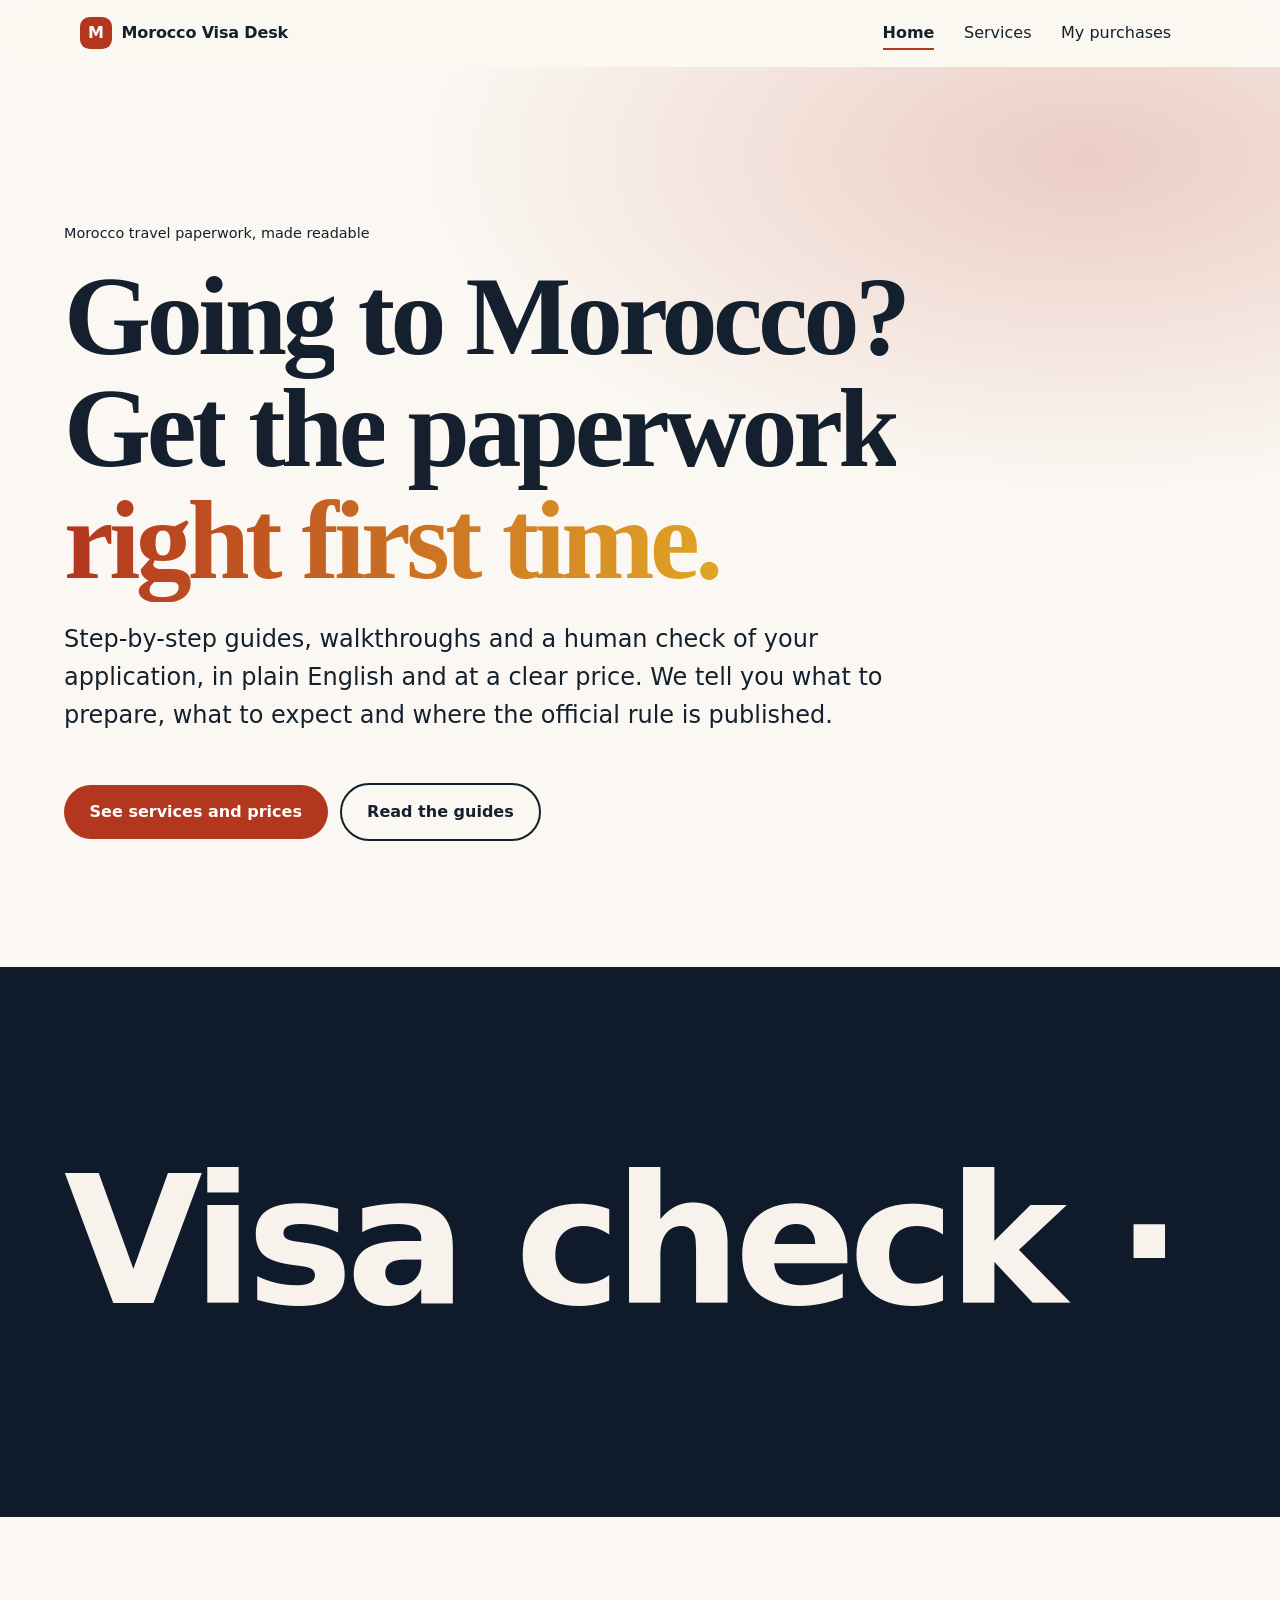
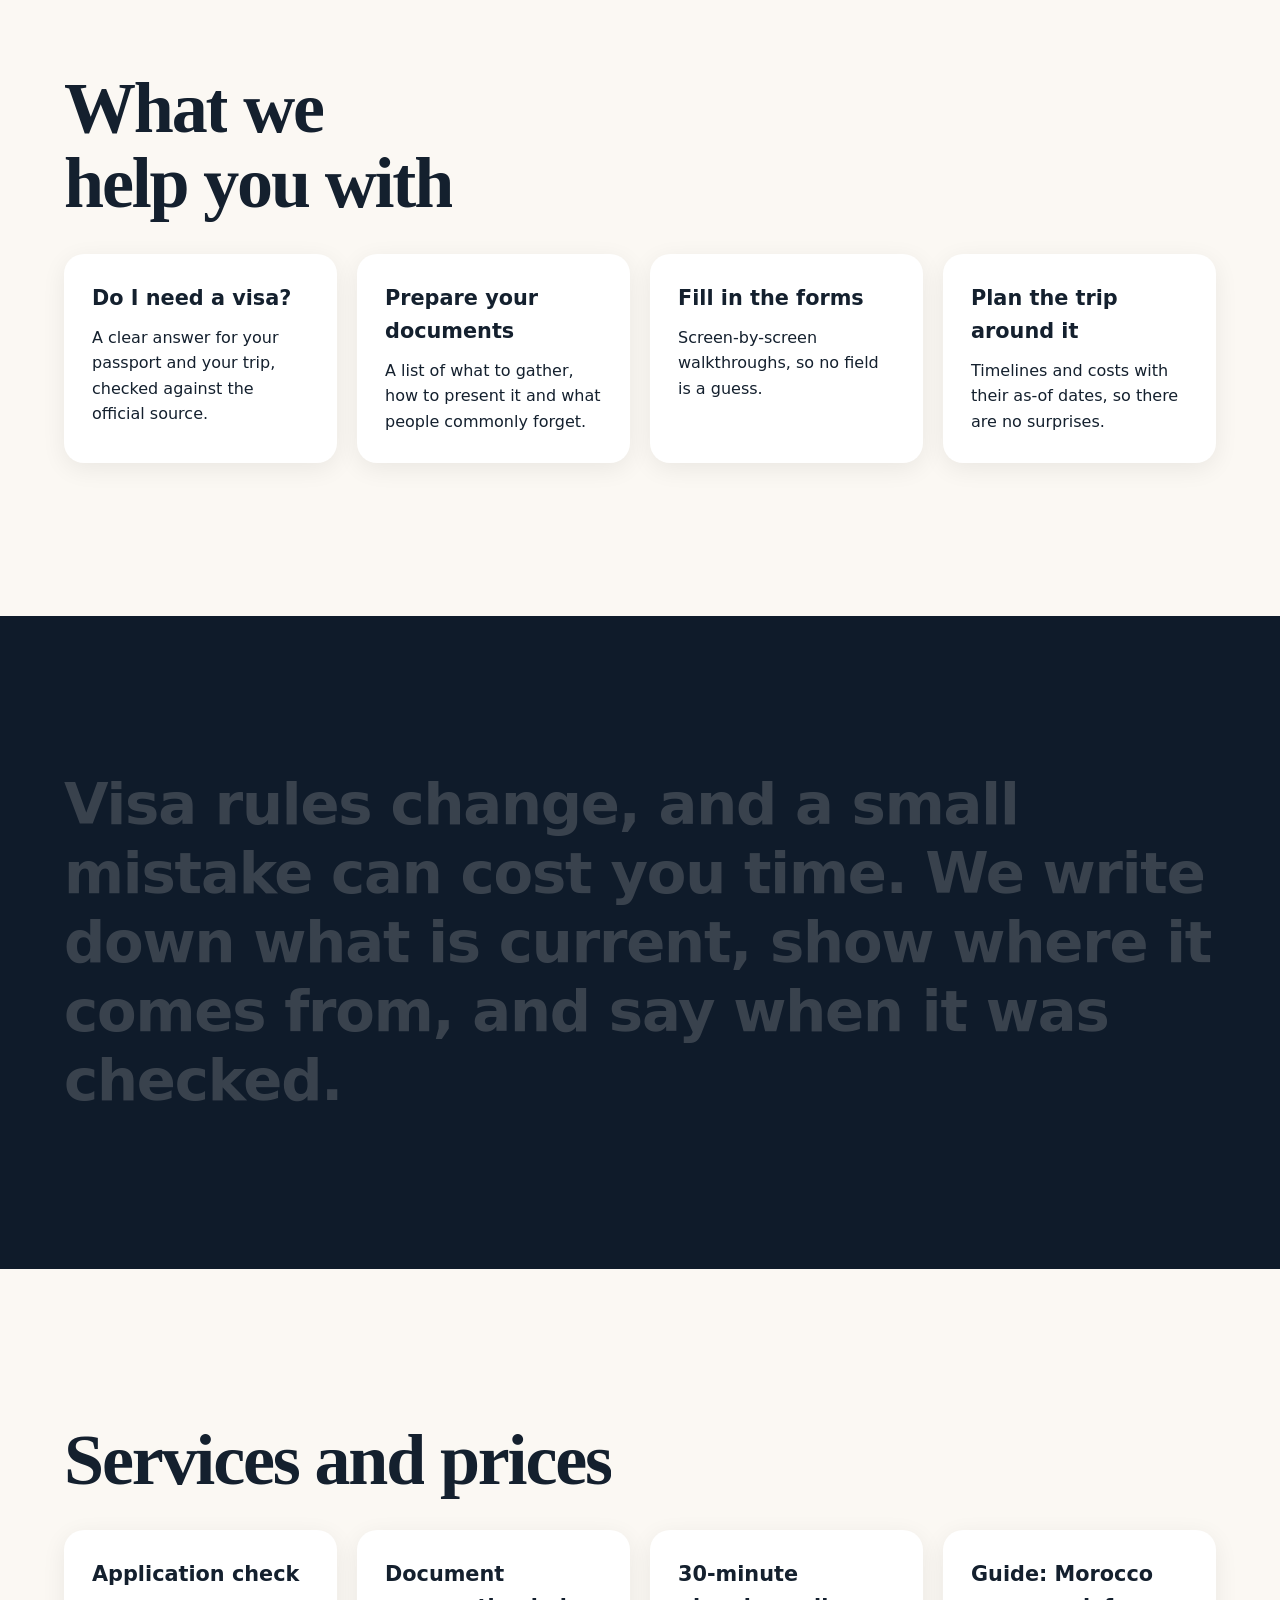
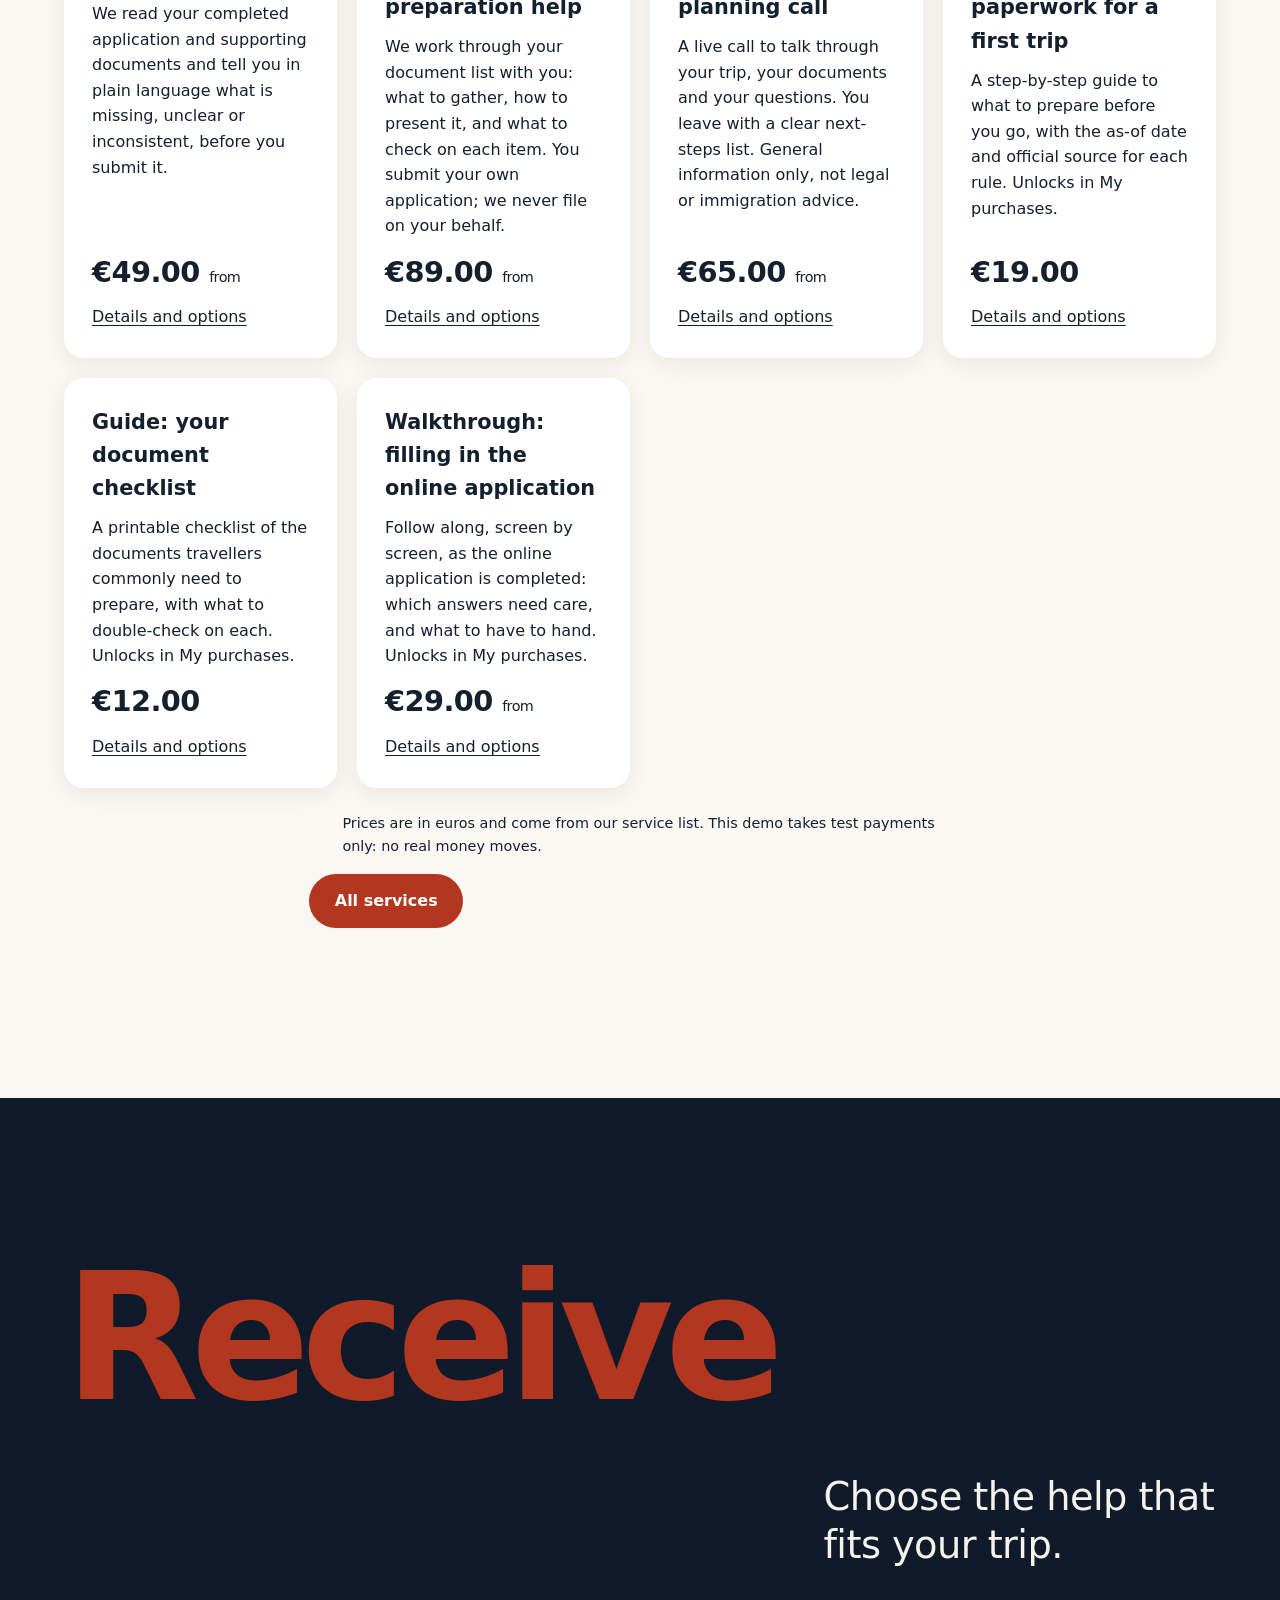
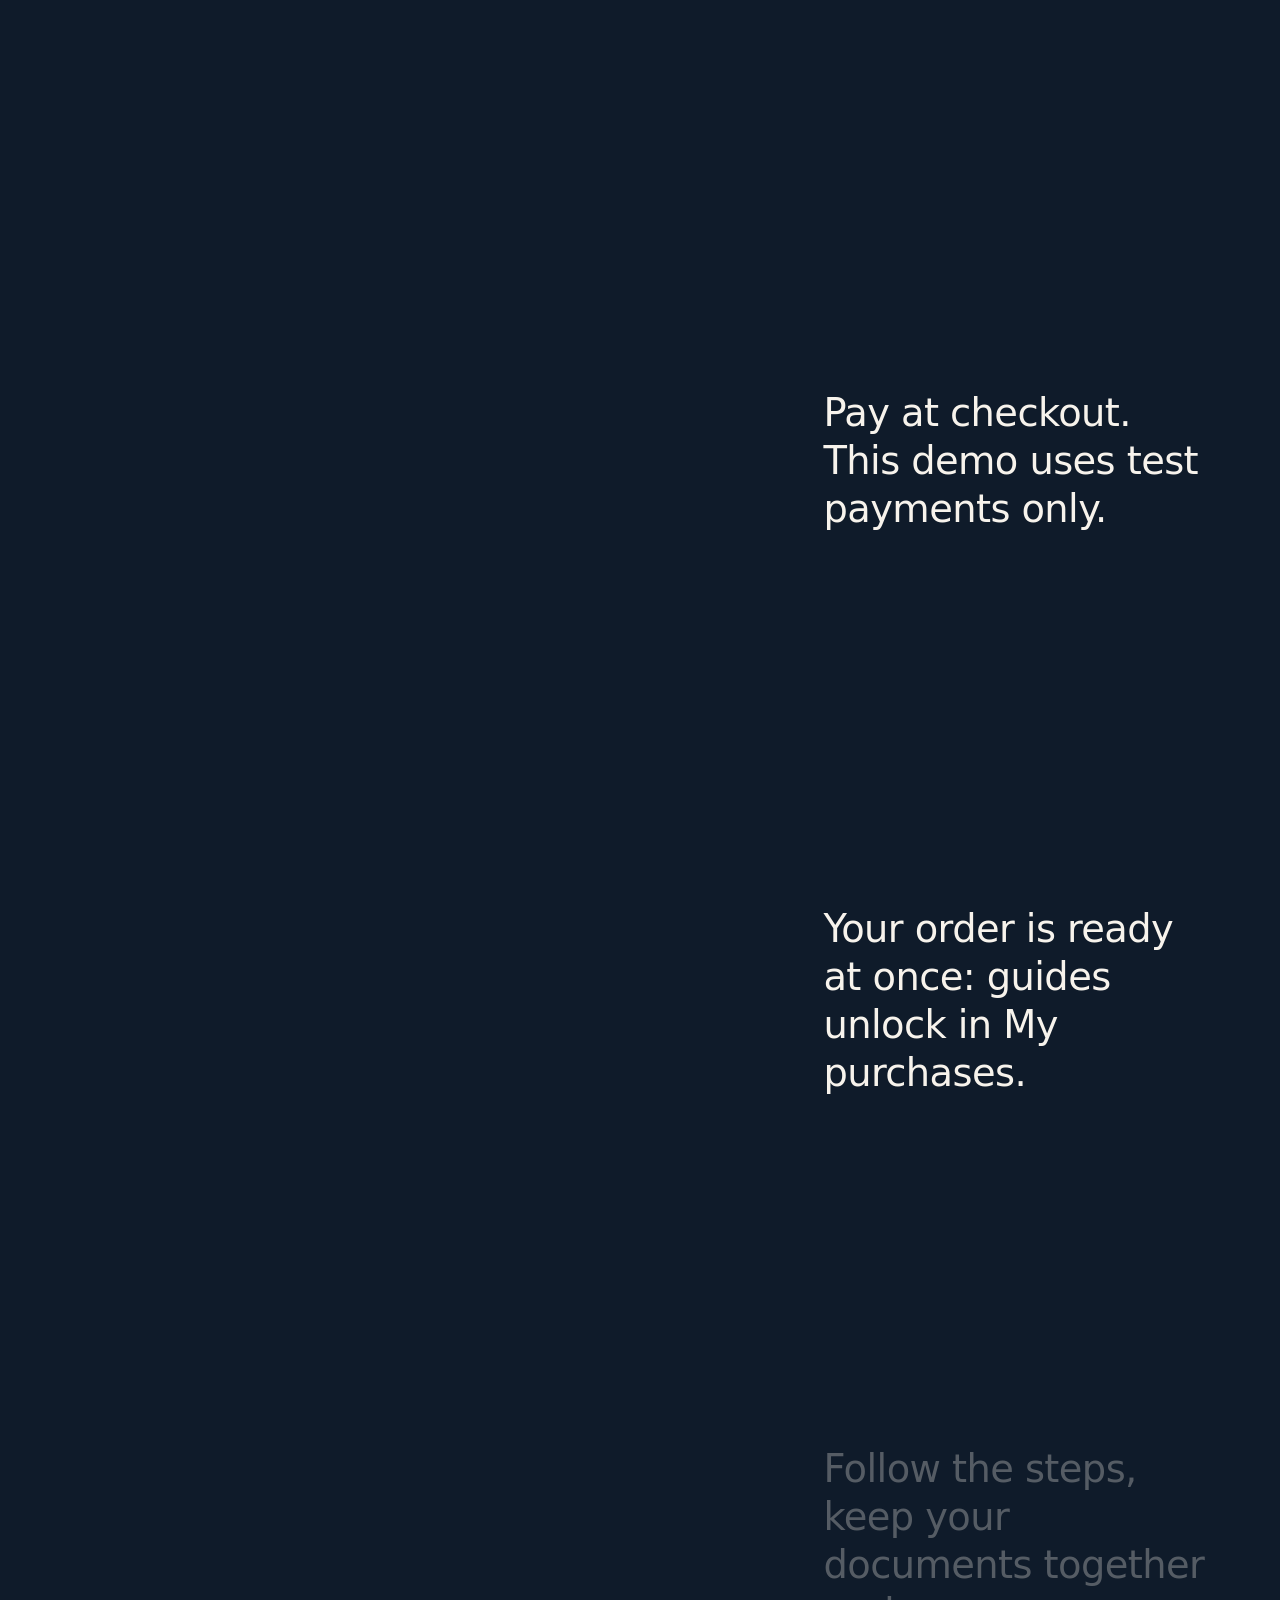
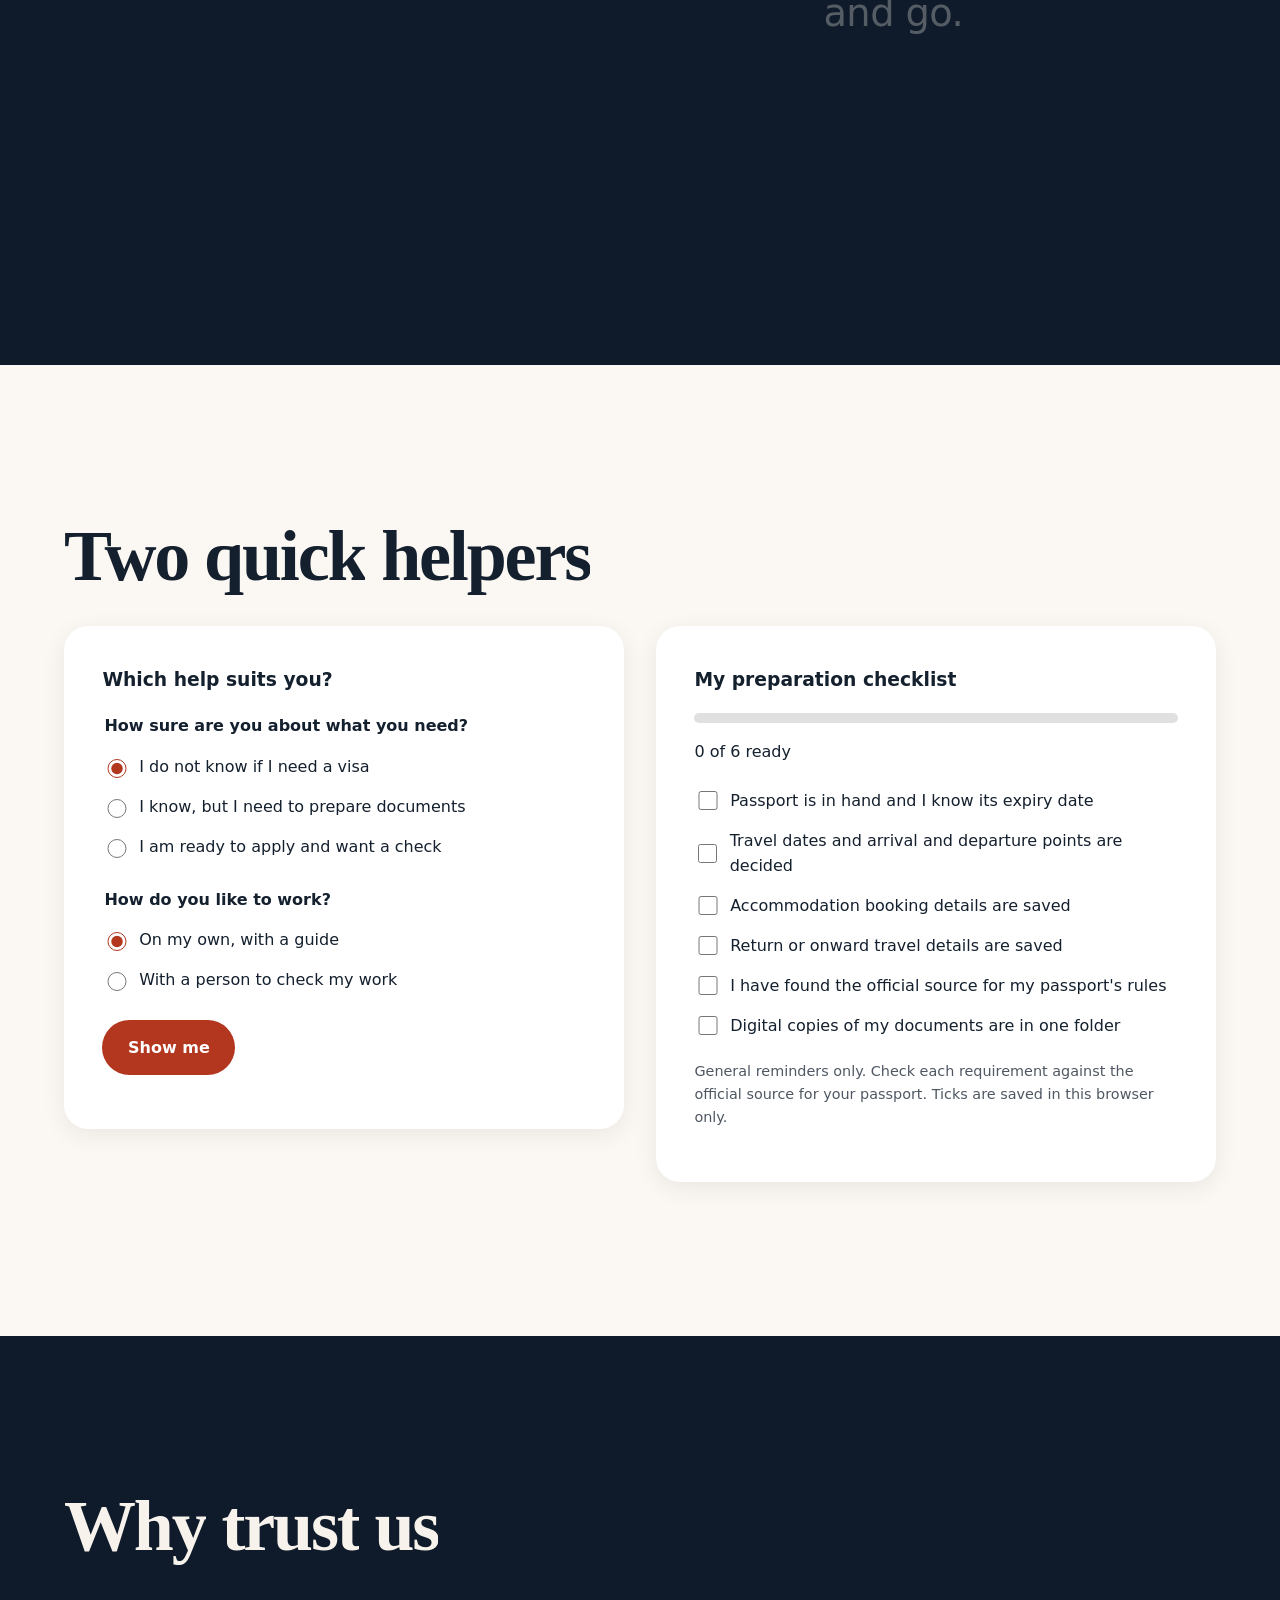
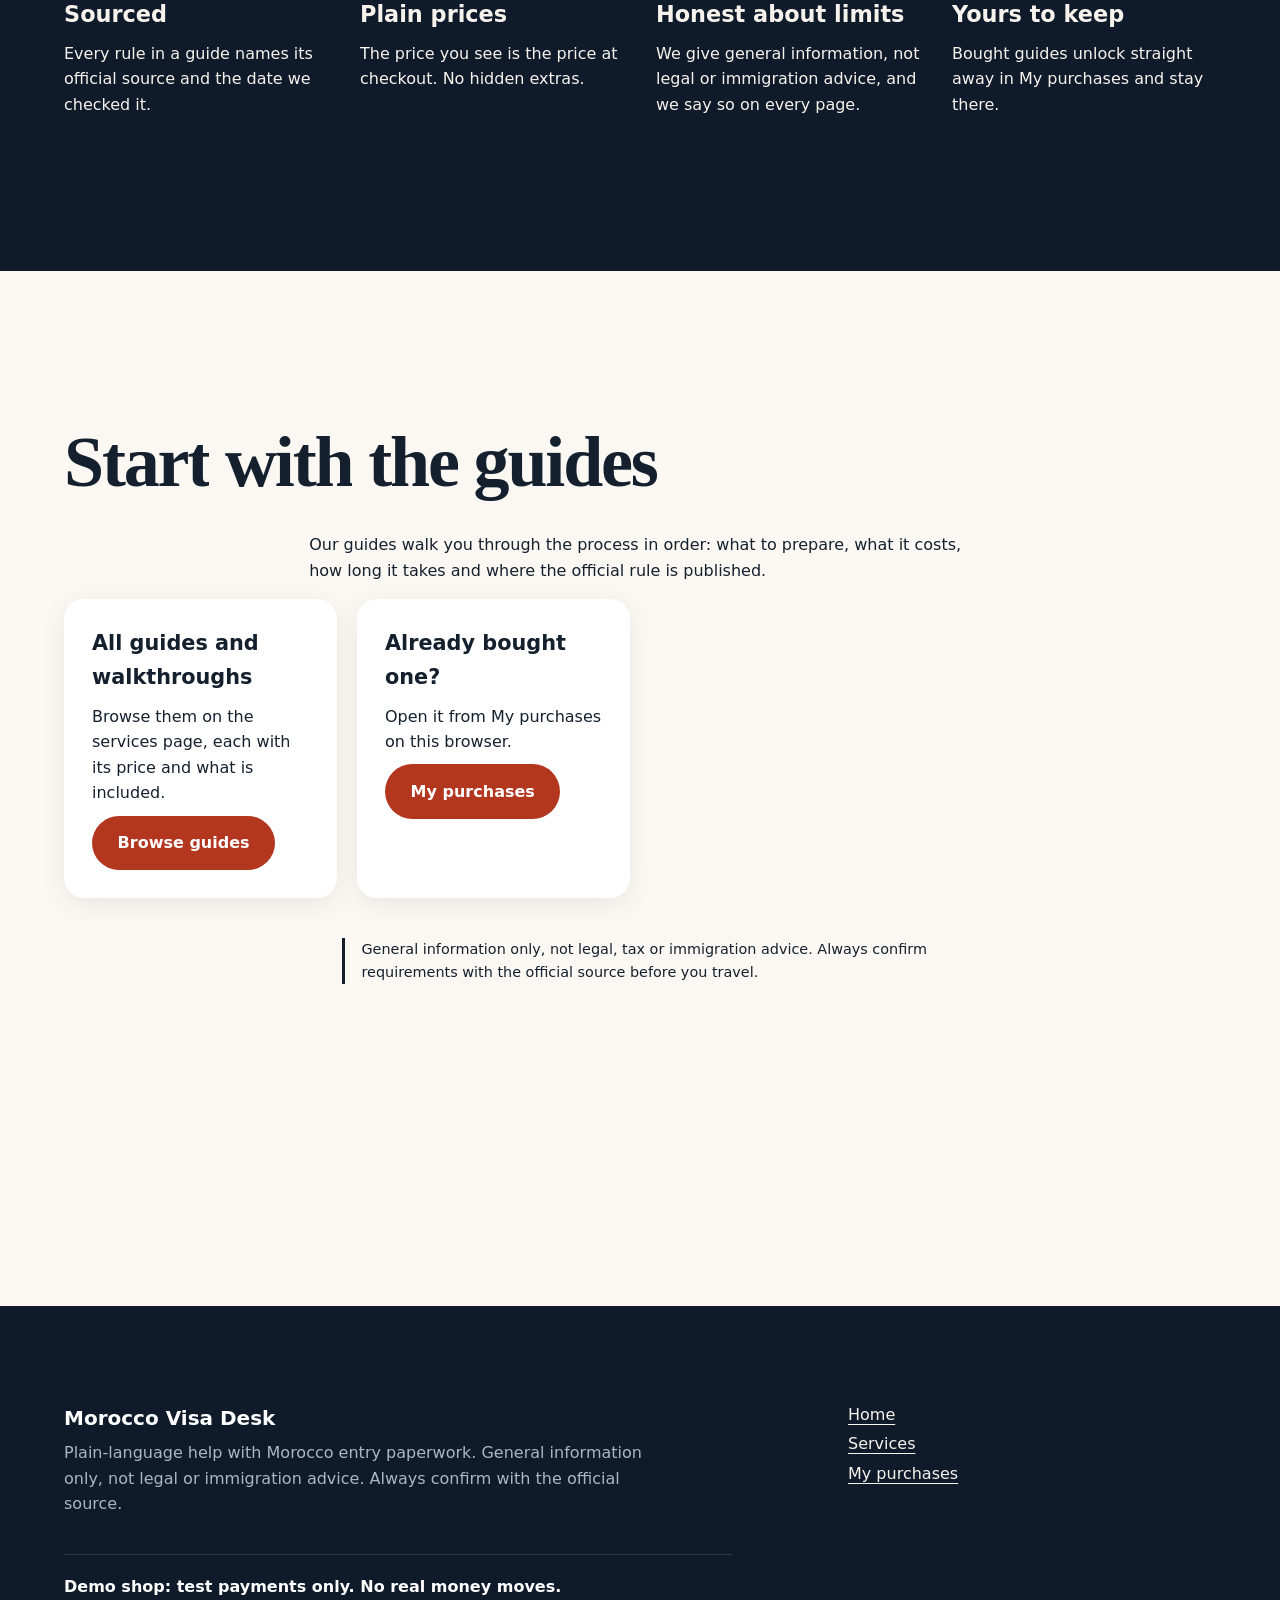
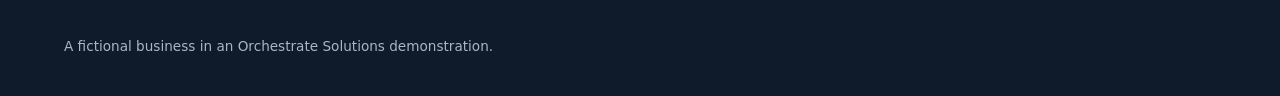
==== commit 8811203c: "Home: fix services list, single sticky step word" ====
--- a/index.html
+++ b/index.html
@@ -29,7 +29,7 @@
 .card h3{margin:0;font-size:1.3rem}.card p{margin:0}
 .price{font-size:1.8rem;font-weight:700;letter-spacing:-.02em;margin-top:auto}
 .steps{display:grid;grid-template-columns:1fr 1fr;gap:3rem;align-items:start}
-.steps .word{position:sticky;top:20vh;font-size:clamp(4rem,14vw,11rem);font-weight:800;letter-spacing:-.05em;line-height:1;color:var(--accent)}
+.steps .word,.steps [data-step-word]{position:sticky;top:20vh;font-size:clamp(4rem,14vw,11rem);font-weight:800;letter-spacing:-.05em;line-height:1;color:var(--accent)}
 .steps .step{min-height:60vh;display:flex;align-items:center;font-size:clamp(1.5rem,3vw,2.5rem);line-height:1.25;max-width:22ch}
 .nums{display:grid;grid-template-columns:repeat(auto-fit,minmax(10rem,1fr));gap:2rem}
 .nums b{display:block;font-size:clamp(3rem,8vw,6rem);letter-spacing:-.04em;line-height:1}
@@ -44,7 +44,7 @@
 .note{font-size:.9rem;opacity:.75;max-width:65ch}
 .trust{display:grid;grid-template-columns:repeat(auto-fit,minmax(min(100%,16rem),1fr));gap:2rem}
 .trust h3{font-size:1.4rem;margin:0 0 .5rem}.trust p{margin:0;max-width:40ch}
-@media(max-width:700px){.steps{grid-template-columns:1fr}.steps .word{position:static}.steps .step{min-height:auto;padding-block:1.5rem}.btn--ghost{margin:.75rem 0 0}}
+@media(max-width:700px){.steps{grid-template-columns:1fr}.steps .word,.steps [data-step-word]{position:static}.steps .step{min-height:auto;padding-block:1.5rem}.btn--ghost{margin:.75rem 0 0}}
 @media(prefers-reduced-motion:reduce){.kinetic,.marquee span{animation:none}}
 </style>
 <script src="js/shop/core.js" defer></script>
@@ -91,7 +91,7 @@
 
 <section class="band band--dark" id="how">
   <div class="steps" data-sticky-steps>
-    <div class="word" aria-hidden="true" id="step-word">Choose</div>
+    <div class="word" aria-hidden="true" data-step-word>Choose</div>
     <div>
       <div class="step" data-step="Choose">Choose the help that fits your trip.</div>
       <div class="step" data-step="Pay">Pay at checkout. This demo uses test payments only.</div>
--- a/css/layout.css
+++ b/css/layout.css
@@ -1,12 +1,12 @@
 /* Layout, shell and motion (UI/UX). Colours and type come from tokens.css; fallbacks keep it working alone. */
 @view-transition { navigation: auto; }
-:root{--lx-bg:var(--bg,#fbfaf7);--lx-fg:var(--fg,var(--ink,#16130f));--lx-accent:var(--accent,#b3402a);--lx-muted:var(--muted,#5f5a52);--lx-line:var(--line,rgba(0,0,0,.1));--lx-dark:var(--dark,#14110d);--lx-ease:cubic-bezier(.2,.7,.2,1);--lx-space:clamp(5rem,12vw,10rem);--lx-gut:clamp(1.25rem,5vw,4rem);--lx-max:78rem}
+:root{--lx-bg:var(--bg,#fbf8f3);--lx-fg:var(--text,#14202e);--lx-accent:var(--accent,#b3361f);--lx-muted:var(--text-muted,#4d5a69);--lx-line:var(--line,#e1d9cb);--lx-dark:var(--dark,#0f1b2a);--lx-on-dark:var(--on-dark,#f7f3ec);--lx-ease:var(--ease,cubic-bezier(.2,.7,.2,1));--lx-space:var(--section,clamp(5rem,12vw,10rem));--lx-gut:var(--gutter,clamp(1.25rem,5vw,4rem));--lx-max:78rem}
 *,*::before,*::after{box-sizing:border-box}
 html{scroll-behavior:smooth;scroll-padding-top:5rem;-webkit-text-size-adjust:100%}
-body{margin:0;background:var(--lx-bg);color:var(--lx-fg);font-family:var(--font-body,system-ui,-apple-system,"Segoe UI",Roboto,sans-serif);line-height:1.6;overflow-x:hidden}
+body{margin:0;background:var(--lx-bg);color:var(--lx-fg);font-family:var(--font-sans,system-ui,sans-serif);line-height:1.6;overflow-x:hidden}
 img,svg{max-width:100%;height:auto}
 main{display:block;outline:none}
-:focus-visible{outline:3px solid var(--lx-accent);outline-offset:3px;border-radius:4px}
+:focus-visible{outline:3px solid var(--focus,var(--lx-accent));outline-offset:3px;border-radius:4px}
 .visually-hidden{position:absolute!important;width:1px;height:1px;overflow:hidden;clip:rect(0 0 0 0);white-space:nowrap}
 .skip-link{position:fixed;left:1rem;top:-4rem;z-index:200;background:var(--lx-fg);color:var(--lx-bg);padding:.7rem 1rem;border-radius:.5rem;text-decoration:none;transition:top .2s}
 .skip-link:focus{top:1rem}
@@ -38,24 +38,24 @@
   .site-nav a{padding:.85rem .5rem;font-size:1.1rem}
 }
 /* footer */
-.site-footer{background:var(--lx-dark);color:#e9e5dd;padding:clamp(3rem,8vw,6rem) var(--lx-gut) 2rem;margin-top:var(--lx-space)}
+.site-footer{background:var(--lx-dark);color:var(--lx-on-dark);padding:clamp(3rem,8vw,6rem) var(--lx-gut) 2rem;margin-top:var(--lx-space)}
 .site-footer__inner{max-width:var(--lx-max);margin:0 auto;display:grid;gap:1.5rem 3rem;grid-template-columns:2fr 1fr}
-.site-footer p{margin:.4rem 0;max-width:60ch;color:#b9b3a8}
+.site-footer p{margin:.4rem 0;max-width:60ch;color:var(--on-dark-muted,#aab6c4)}
 .site-footer strong{font-size:1.25rem;color:#fff}
 .site-footer ul{flex-direction:column}
-.site-footer a{color:#e9e5dd;text-underline-offset:.25em}
+.site-footer a{color:var(--lx-on-dark);text-underline-offset:.25em}
 .site-footer__test{grid-column:1/-1;color:#fff!important;font-weight:600;border-top:1px solid rgba(255,255,255,.14);padding-top:1.2rem}
 .site-footer__small{grid-column:1/-1;font-size:.85rem}
 @media (max-width:48rem){.site-footer__inner{grid-template-columns:1fr}}
 /* bands */
 .band{padding:var(--lx-space) var(--lx-gut)}
 .band>*{max-width:var(--lx-max);margin-inline:auto}
-.band--dark{background:var(--lx-dark);color:#f3efe8}
-.band h2,.hero h1{letter-spacing:-.035em;line-height:1.02;text-wrap:balance}
-.band h2{font-size:clamp(2.2rem,6vw,4.5rem);margin:0 0 1.5rem}
+.band--dark{background:var(--lx-dark);color:var(--lx-on-dark)}.band--dark [data-rotate],.band--dark .steps__word{color:var(--accent-on-dark,#ff9a82)}
+.band h2,.hero h1{font-family:var(--font-display,inherit);letter-spacing:-.035em;line-height:1.02;text-wrap:balance}
+.band h2{font-size:var(--fs-h2,clamp(2.2rem,6vw,4.5rem));margin:0 0 1.5rem}
 .band p{max-width:65ch}
 .hero{min-height:100svh;display:flex;flex-direction:column;justify-content:center;padding:6rem var(--lx-gut)}
-.hero h1{font-size:clamp(3rem,9vw,7rem);margin:0 0 1.5rem;max-width:16ch}
+.hero h1{font-size:var(--fs-h1,clamp(3rem,9vw,7rem));margin:0 0 1.5rem;max-width:16ch}
 a{text-underline-offset:.2em}
 .btn,button.btn{transition:transform .3s var(--lx-ease),box-shadow .3s}
 .btn:hover{transform:translateY(-2px)}
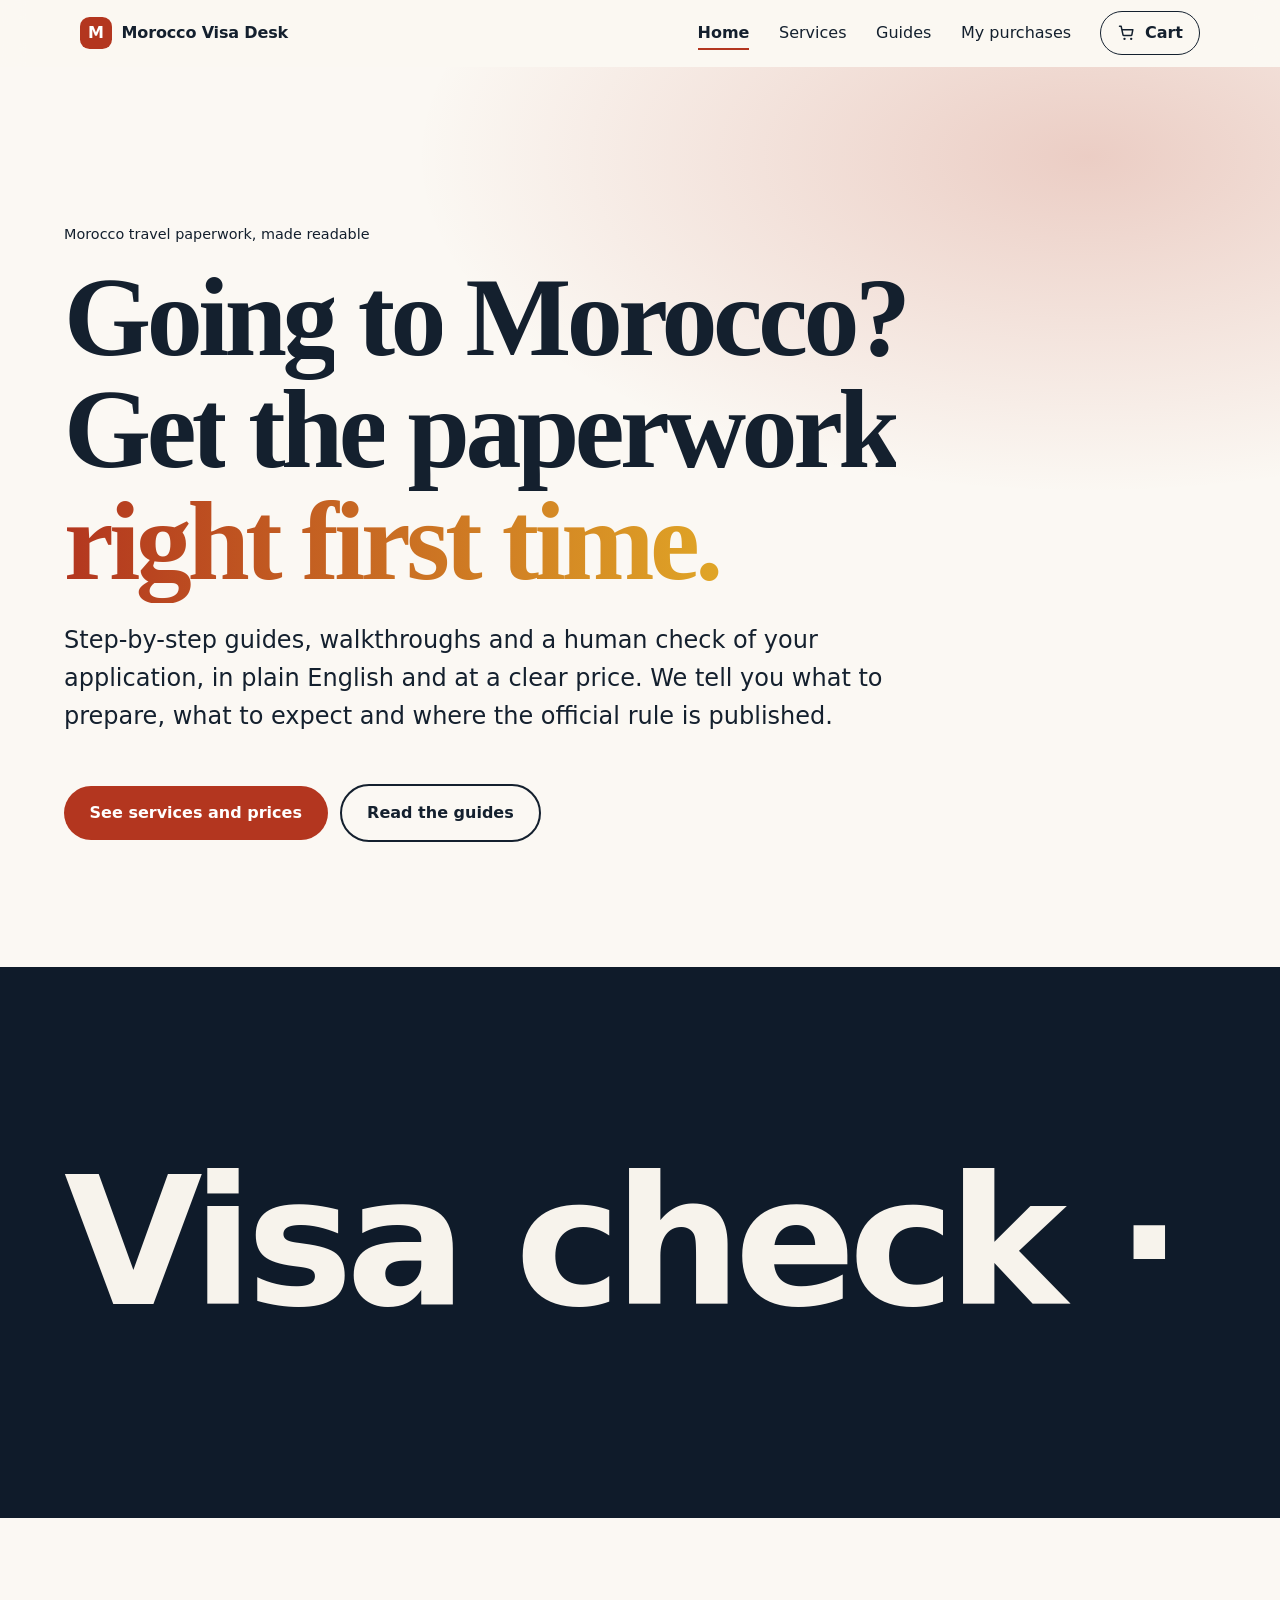
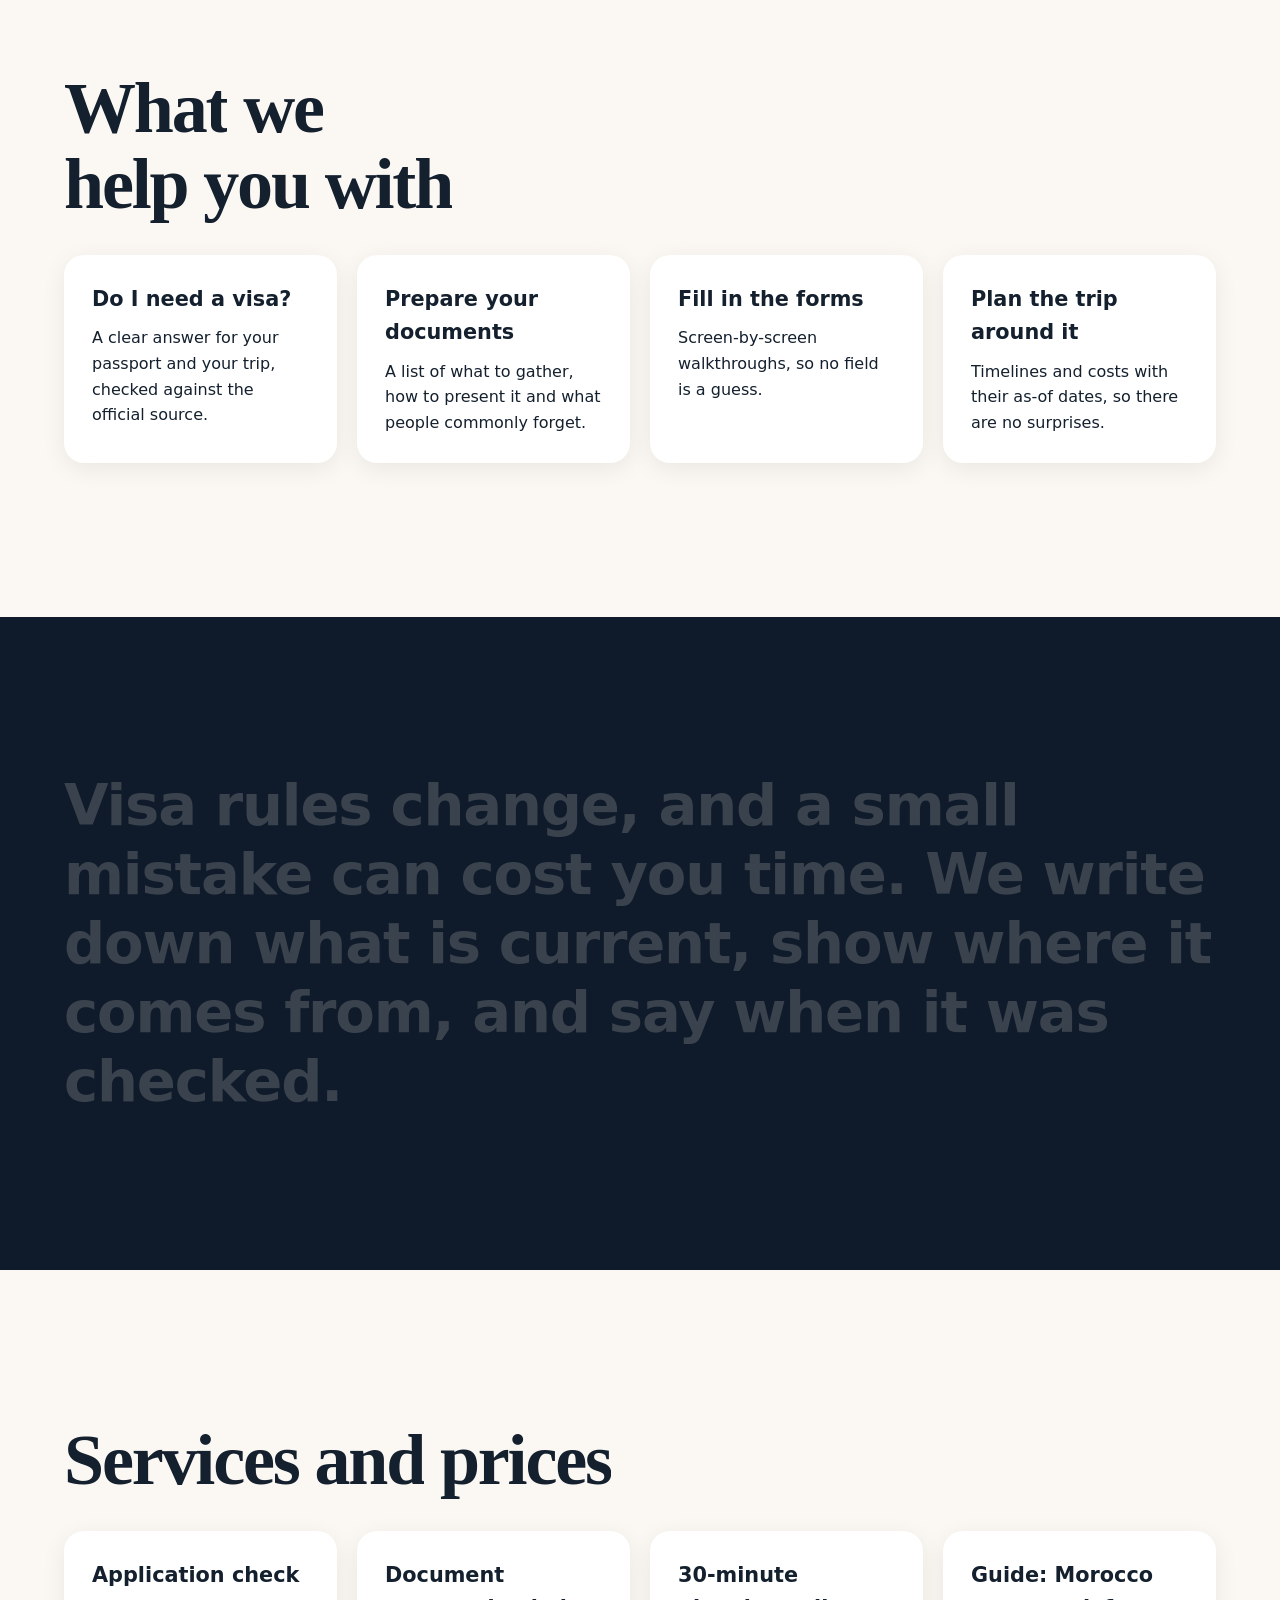
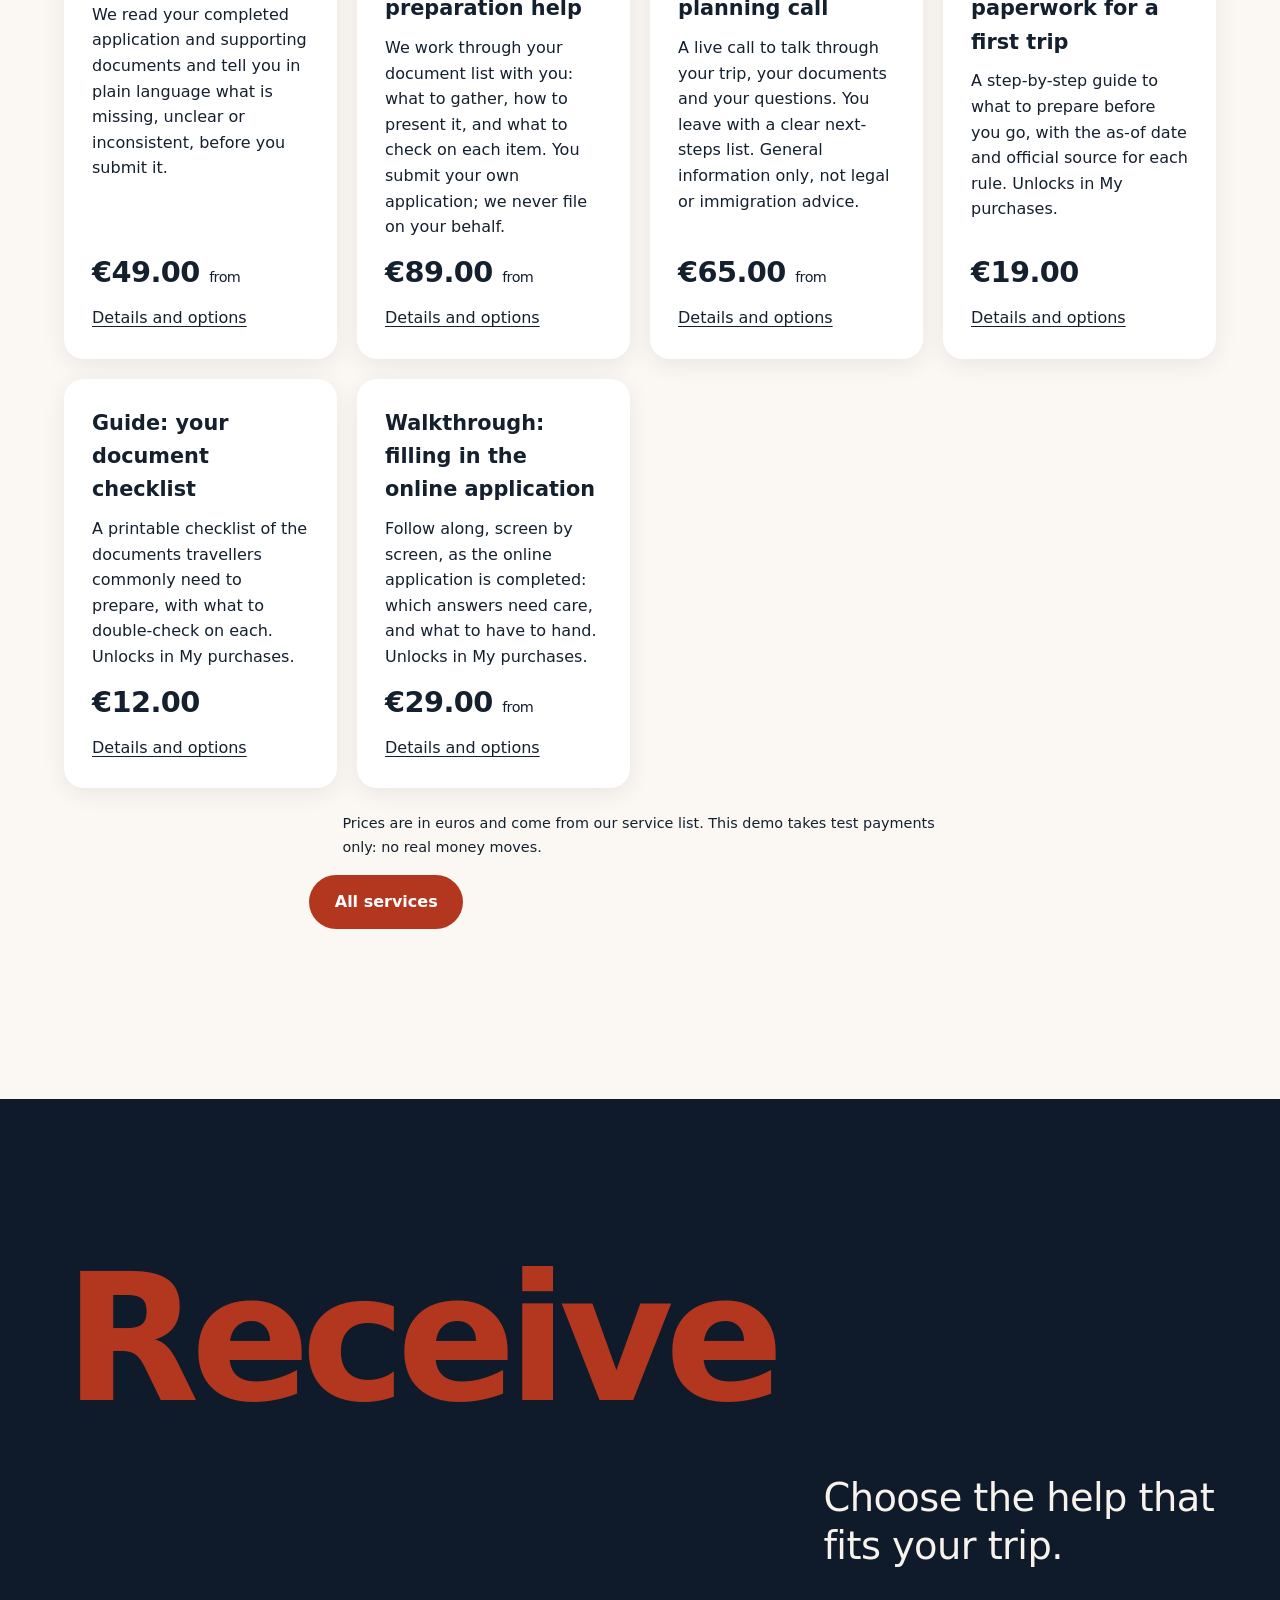
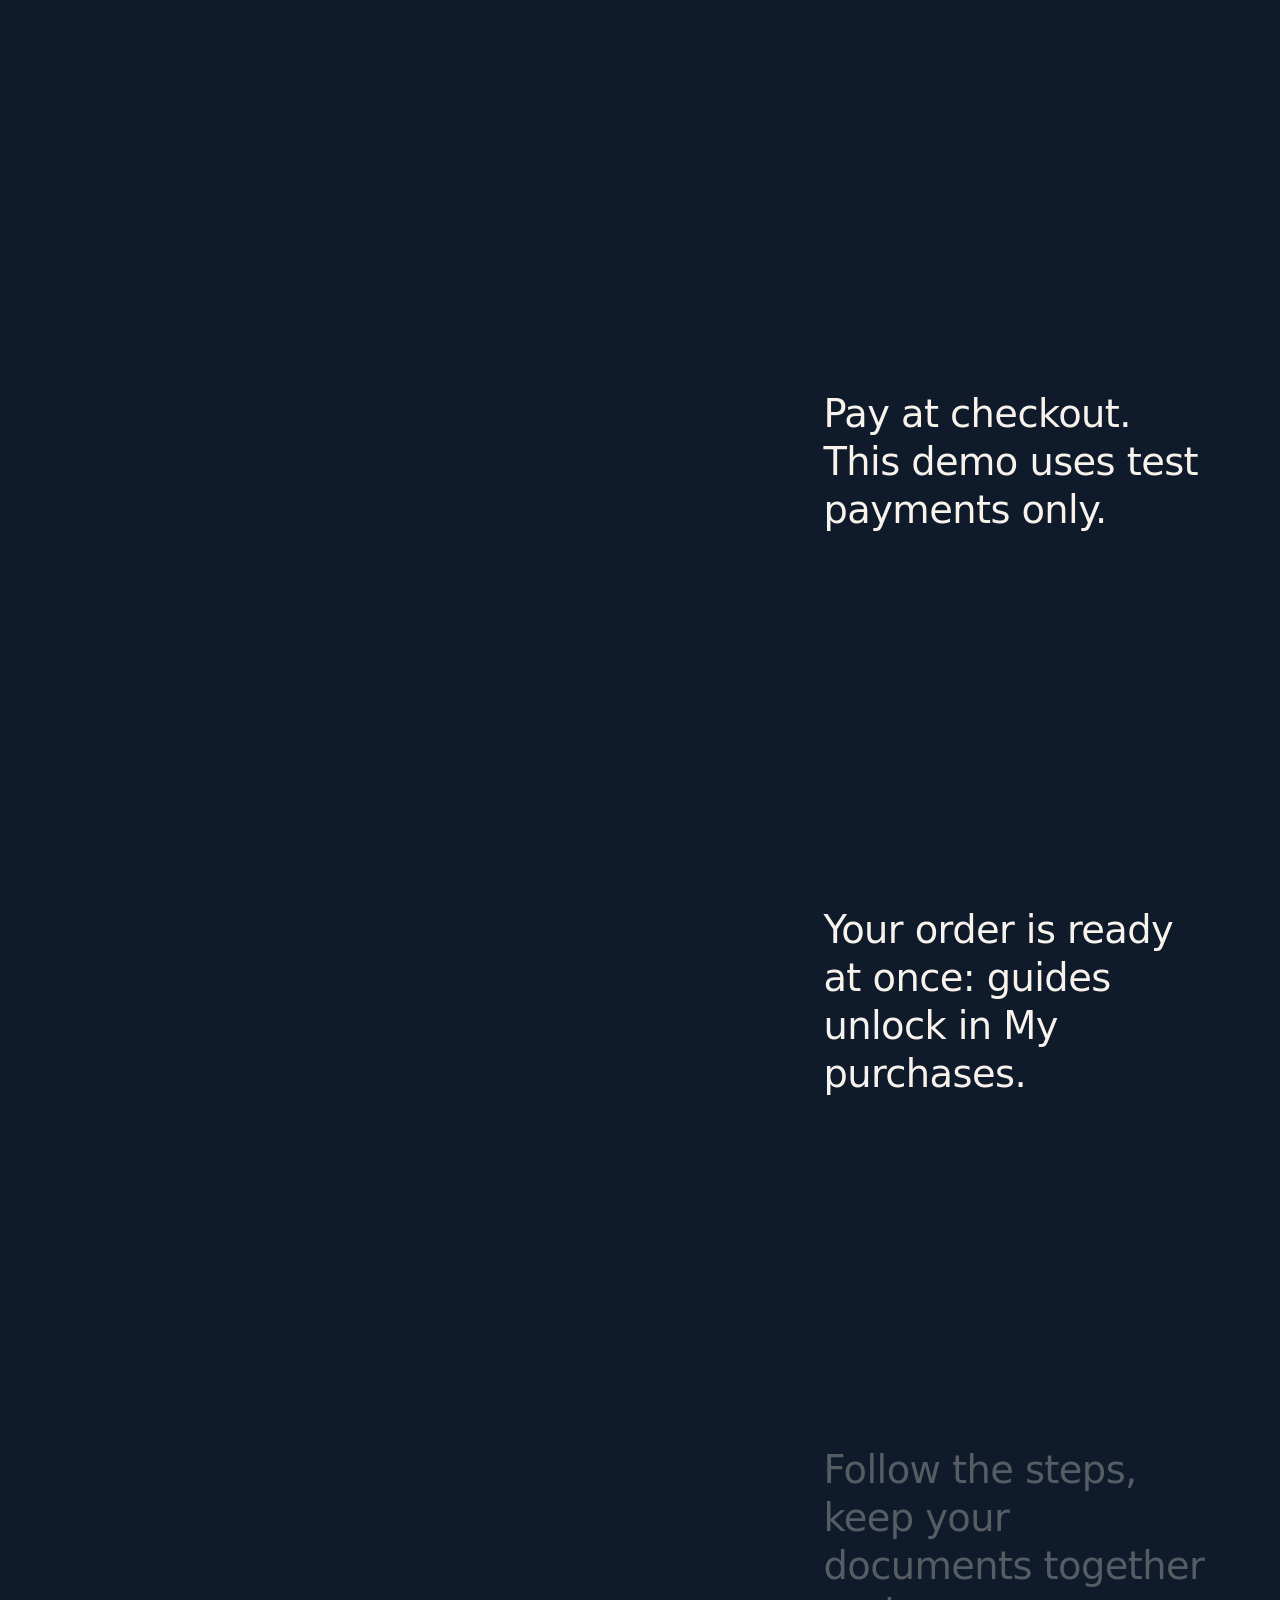
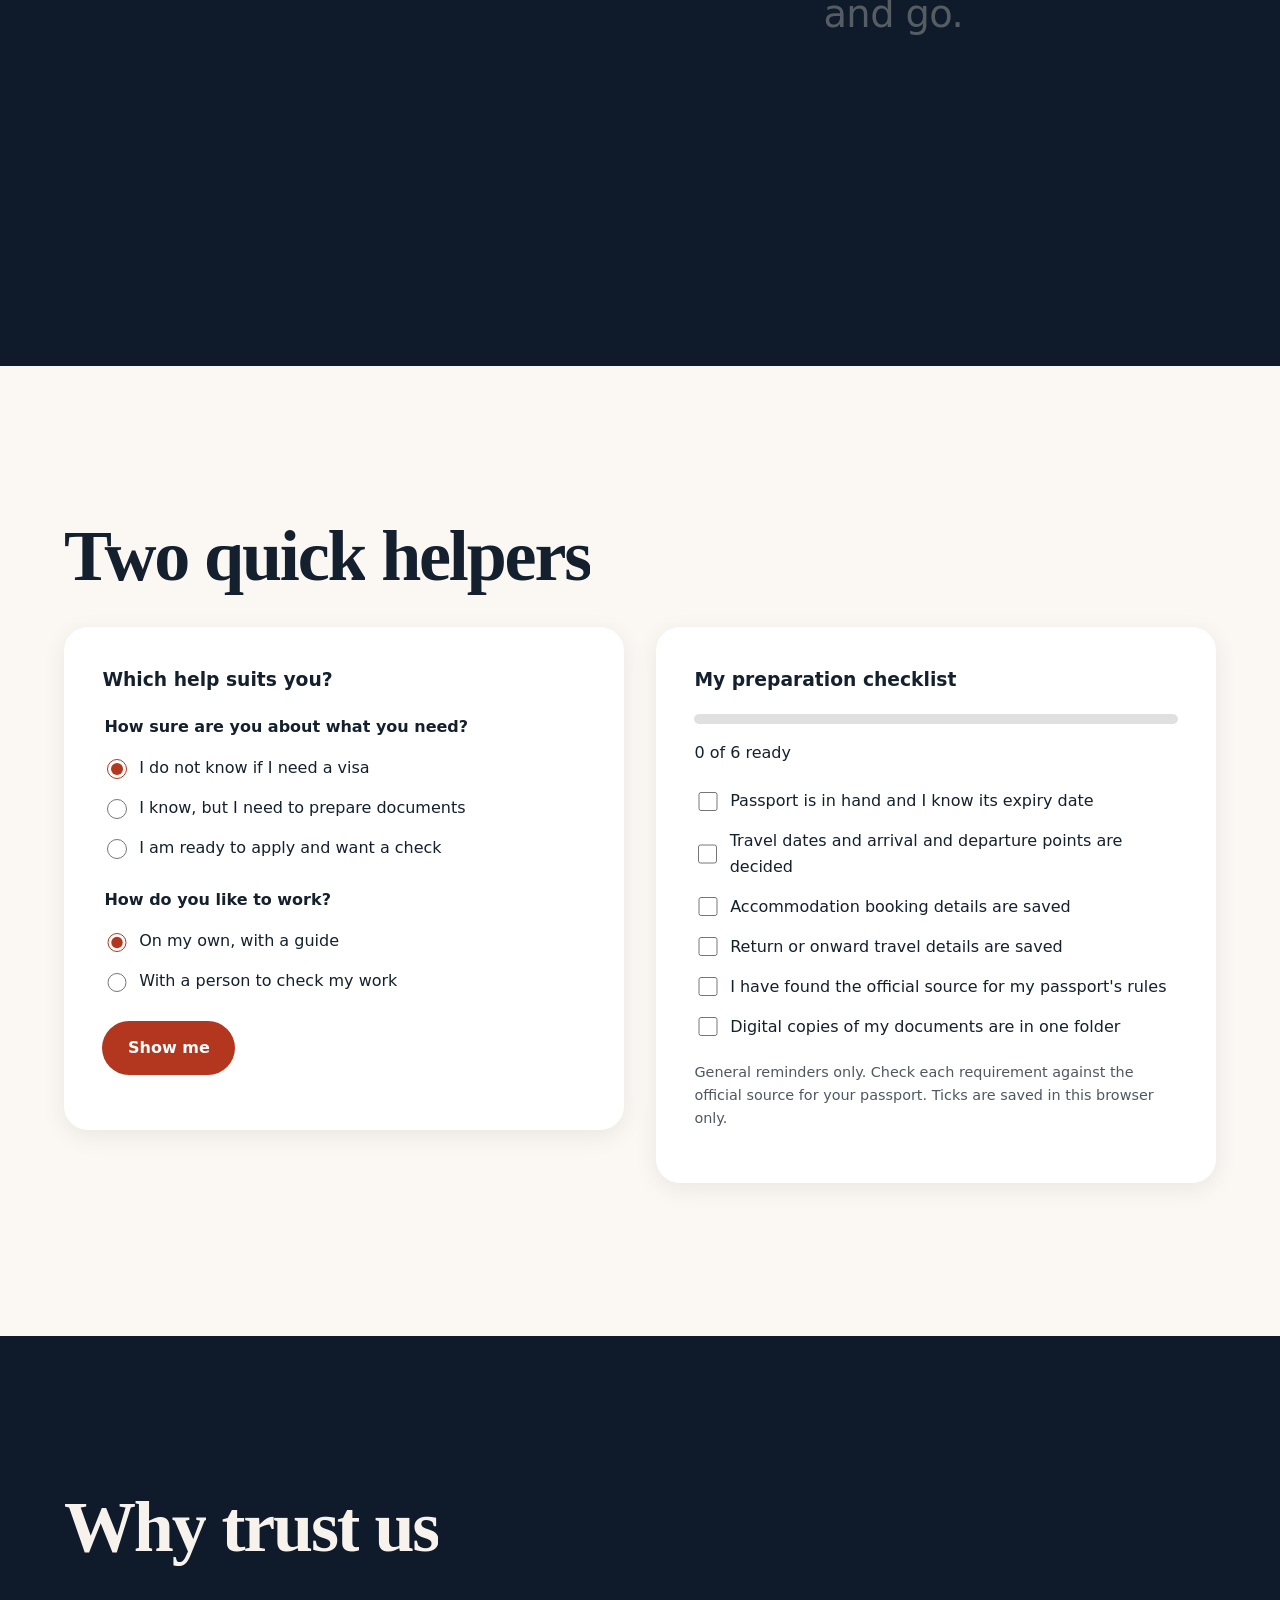
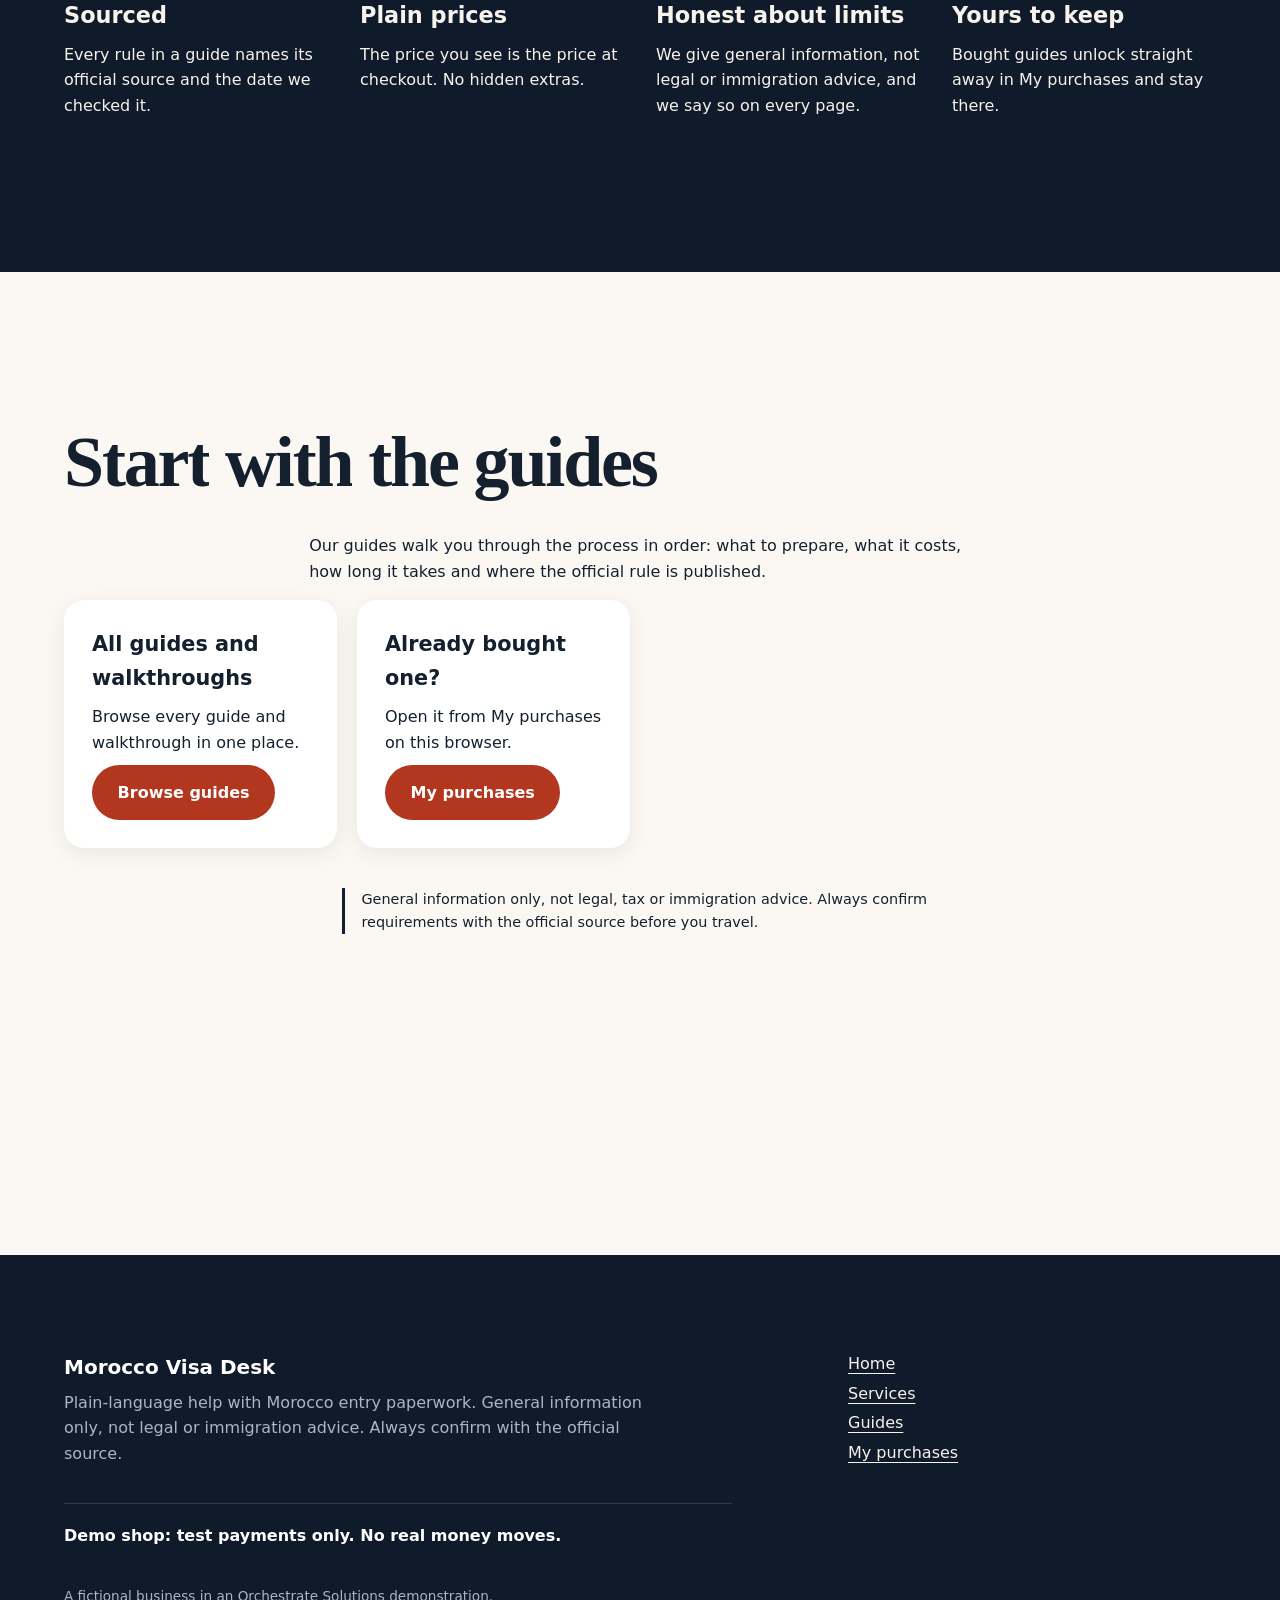
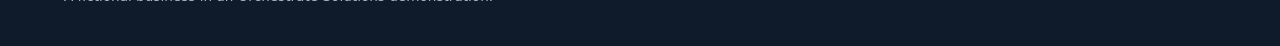
==== commit 23399be4: "Home: load the cart, link the guides hub" ====
--- a/index.html
+++ b/index.html
@@ -9,6 +9,7 @@
 <link rel="stylesheet" href="css/layout.css">
 <link rel="stylesheet" href="css/site.css">
 <link rel="stylesheet" href="css/shop/core.css">
+<link rel="stylesheet" href="css/shop/cart.css">
 <style>
 .hero{min-height:100svh;display:flex;flex-direction:column;justify-content:center;padding-inline:max(1rem,5vw);padding-block:6rem 4rem;background:radial-gradient(60rem 30rem at 85% 10%,color-mix(in srgb,var(--accent) 22%,transparent),transparent 70%),var(--bg,#fff)}
 .hero h1{font-size:clamp(3rem,9vw,7rem);line-height:1;letter-spacing:-.04em;margin:0 0 1.5rem;max-width:16ch}
@@ -48,6 +49,7 @@
 @media(prefers-reduced-motion:reduce){.kinetic,.marquee span{animation:none}}
 </style>
 <script src="js/shop/core.js" defer></script>
+<script src="js/shop/cart.js" defer></script>
 <script src="js/nav.js" defer></script>
 <script src="js/motion.js" defer></script>
 <script src="js/app.js" defer></script>
@@ -142,7 +144,7 @@
   <h2 class="big" data-words>Start with the guides</h2>
   <p class="prose" data-reveal>Our guides walk you through the process in order: what to prepare, what it costs, how long it takes and where the official rule is published.</p>
   <ul class="cards" id="guide-cards">
-    <li class="card" data-reveal><h3>All guides and walkthroughs</h3><p>Browse them on the services page, each with its price and what is included.</p><p><a class="btn" href="pages/services.html#guides">Browse guides</a></p></li>
+    <li class="card" data-reveal><h3>All guides and walkthroughs</h3><p>Browse every guide and walkthrough in one place.</p><p><a class="btn" href="pages/guides/index.html">Browse guides</a></p></li>
     <li class="card" data-reveal><h3>Already bought one?</h3><p>Open it from My purchases on this browser.</p><p><a class="btn" href="pages/account.html">My purchases</a></p></li>
   </ul>
   <p class="guide-note" style="margin-top:2.5rem" data-reveal>General information only, not legal, tax or immigration advice. Always confirm requirements with the official source before you travel.</p>
--- a/css/shop/cart.css
+++ b/css/shop/cart.css
@@ -0,0 +1,41 @@
+/* Cart drawer (Senior Developer 2). Uses only tokens/variables from the site. */
+.cart-button { display: inline-flex; align-items: center; gap: .5rem; min-height: 44px; padding: .5rem 1rem; border-radius: 999px; border: 1.5px solid currentColor; background: transparent; color: inherit; font: inherit; font-weight: 600; cursor: pointer; transition: transform .3s cubic-bezier(.2,.7,.2,1), box-shadow .3s; }
+.cart-button:hover { transform: translateY(-2px); box-shadow: 0 8px 24px rgba(0,0,0,.18); }
+.cart-button:focus-visible, .cart-close:focus-visible, .cart-remove:focus-visible, .cart-checkout:focus-visible { outline: 3px solid var(--focus, #1a56db); outline-offset: 2px; }
+.cart-button--float { position: fixed; top: 1rem; right: 1rem; z-index: 70; background: var(--bg, #fff); color: var(--text, #111); box-shadow: 0 6px 20px rgba(0,0,0,.15); }
+.cart-count { min-width: 1.5rem; height: 1.5rem; padding: 0 .4rem; display: inline-grid; place-items: center; border-radius: 999px; background: var(--accent, #b4342d); color: var(--on-accent, #fff); font-size: .8rem; font-weight: 700; }
+.cart-count[hidden] { display: none; }
+@media (max-width: 480px) { .cart-button-label { position: absolute; width: 1px; height: 1px; overflow: hidden; clip: rect(0 0 0 0); } }
+
+.cart-lock { overflow: hidden; }
+.cart-drawer { display: flex; flex-direction: column; }
+.cart-drawer[hidden] { display: none; }
+.cart-head { display: flex; align-items: center; justify-content: space-between; padding: 1.2rem 1.4rem; border-bottom: 1px solid rgba(127,127,127,.25); }
+.cart-head h2 { margin: 0; font-size: 1.5rem; letter-spacing: -.02em; }
+.cart-close { width: 44px; height: 44px; border: 0; border-radius: 50%; background: transparent; color: inherit; font-size: 1.8rem; line-height: 1; cursor: pointer; }
+.cart-close:hover { background: rgba(127,127,127,.15); }
+.cart-body { flex: 1; overflow-y: auto; padding: .5rem 1.4rem; overscroll-behavior: contain; }
+.cart-lines { list-style: none; margin: 0; padding: 0; }
+.cart-line { display: grid; grid-template-columns: 1fr auto; gap: .5rem 1rem; align-items: start; padding: 1.1rem 0; border-bottom: 1px solid rgba(127,127,127,.2); }
+.cart-line-name { margin: 0; font-weight: 700; }
+.cart-line-meta { margin: .2rem 0 0; font-size: .9rem; opacity: .75; }
+.cart-line-price { margin: 0; font-weight: 700; font-variant-numeric: tabular-nums; text-align: right; }
+.cart-remove { justify-self: end; border: 0; background: transparent; color: inherit; text-decoration: underline; text-underline-offset: 3px; font: inherit; font-size: .9rem; min-height: 44px; padding: 0 .5rem; cursor: pointer; opacity: .8; }
+.cart-remove:hover { opacity: 1; }
+.cart-stepper { justify-self: start; }
+.cart-foot { padding: 1.2rem 1.4rem calc(1.2rem + env(safe-area-inset-bottom, 0px)); border-top: 1px solid rgba(127,127,127,.25); display: grid; gap: .9rem; }
+.cart-sums { margin: 0; display: grid; gap: .4rem; }
+.cart-sums div { display: flex; justify-content: space-between; gap: 1rem; }
+.cart-sums dt, .cart-sums dd { margin: 0; }
+.cart-sums dd { font-variant-numeric: tabular-nums; }
+.cart-discount { color: var(--success, #1b6e3c); }
+.cart-total { font-size: 1.35rem; font-weight: 800; padding-top: .5rem; border-top: 1px solid rgba(127,127,127,.25); }
+.cart-checkout { text-align: center; justify-content: center; text-decoration: none; width: 100%; }
+.cart-checkout[aria-disabled="true"] { opacity: .6; }
+.cart-loading { margin: 0; opacity: .75; }
+.cart-error { margin: 1rem 0; color: var(--danger, #b00020); font-weight: 600; }
+.cart-empty { text-align: center; padding: 3rem 1rem; display: grid; gap: .8rem; justify-items: center; }
+.cart-empty-title { font-size: 1.4rem; font-weight: 700; margin: 0; }
+.cart-empty p { margin: 0; }
+.cart-foot .shop-testlabel { text-align: center; }
+@media (prefers-reduced-motion: reduce) { .cart-button { transition: none; } }
